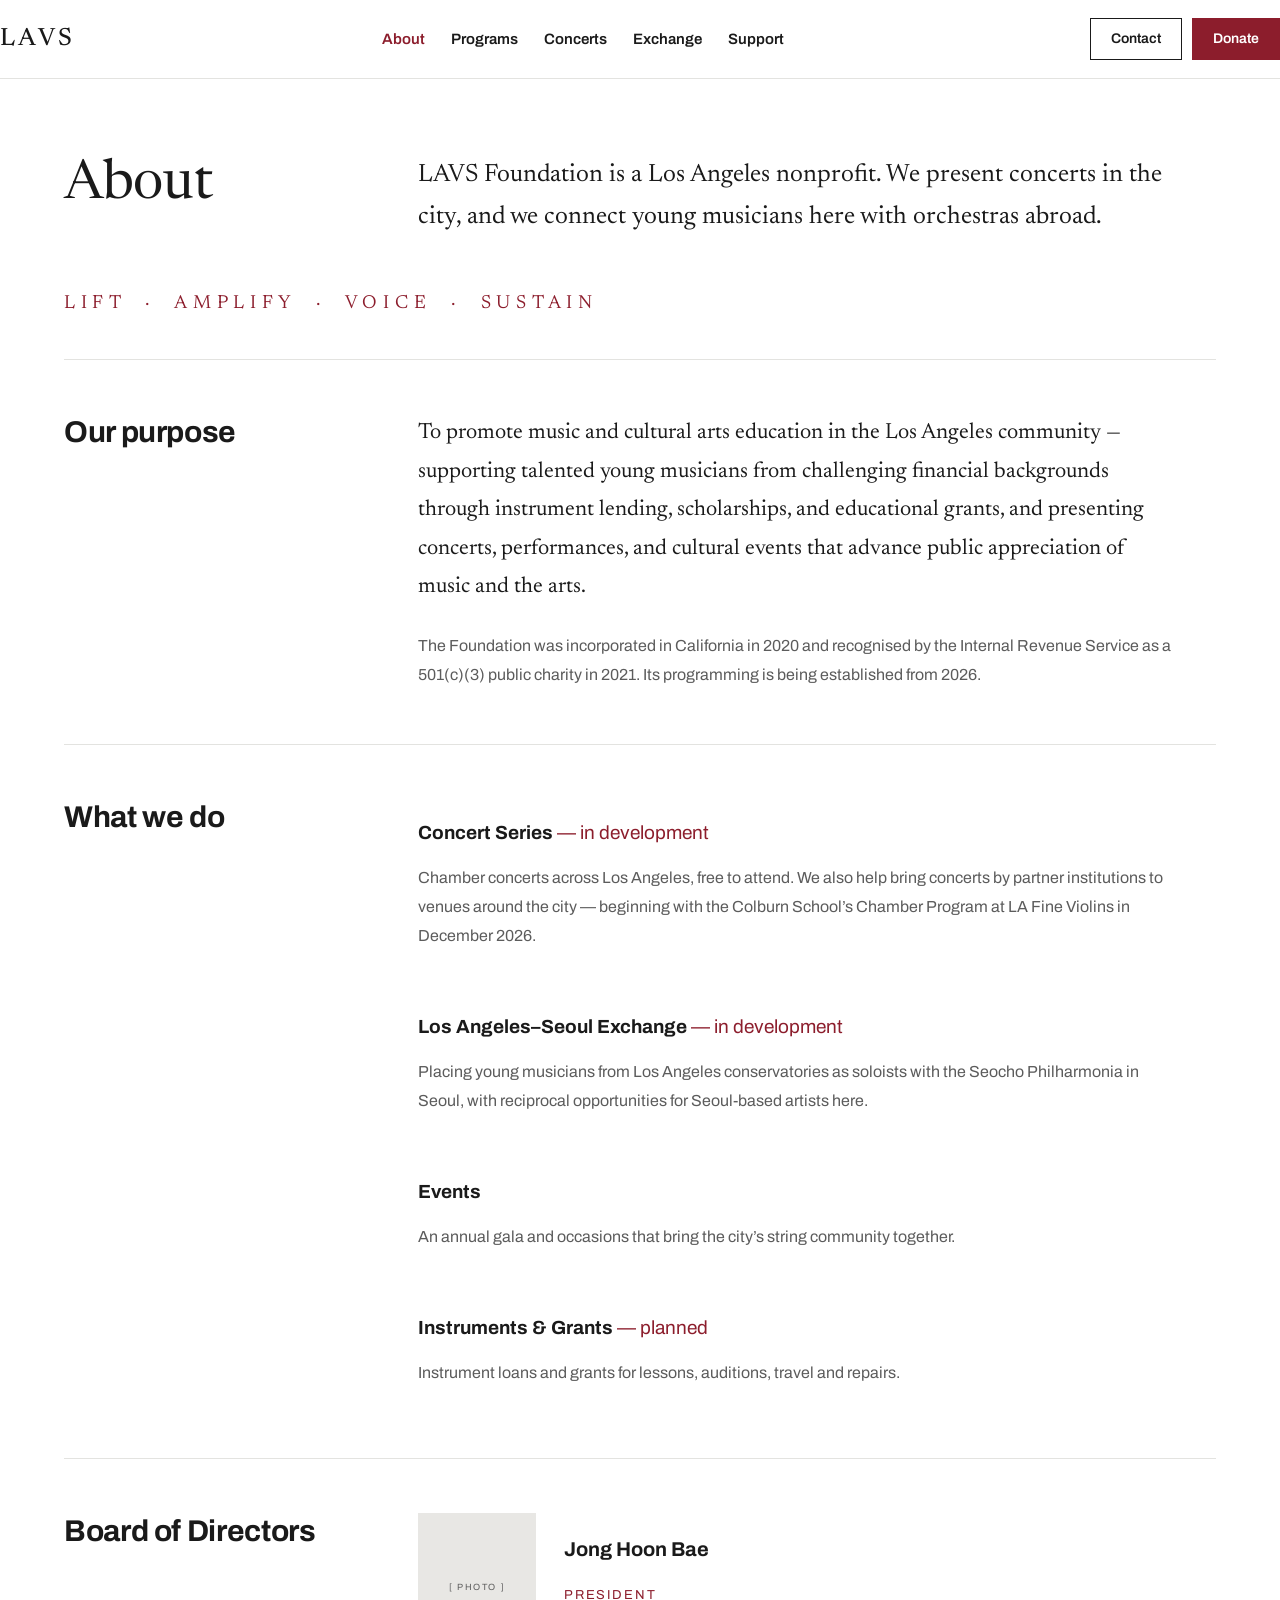
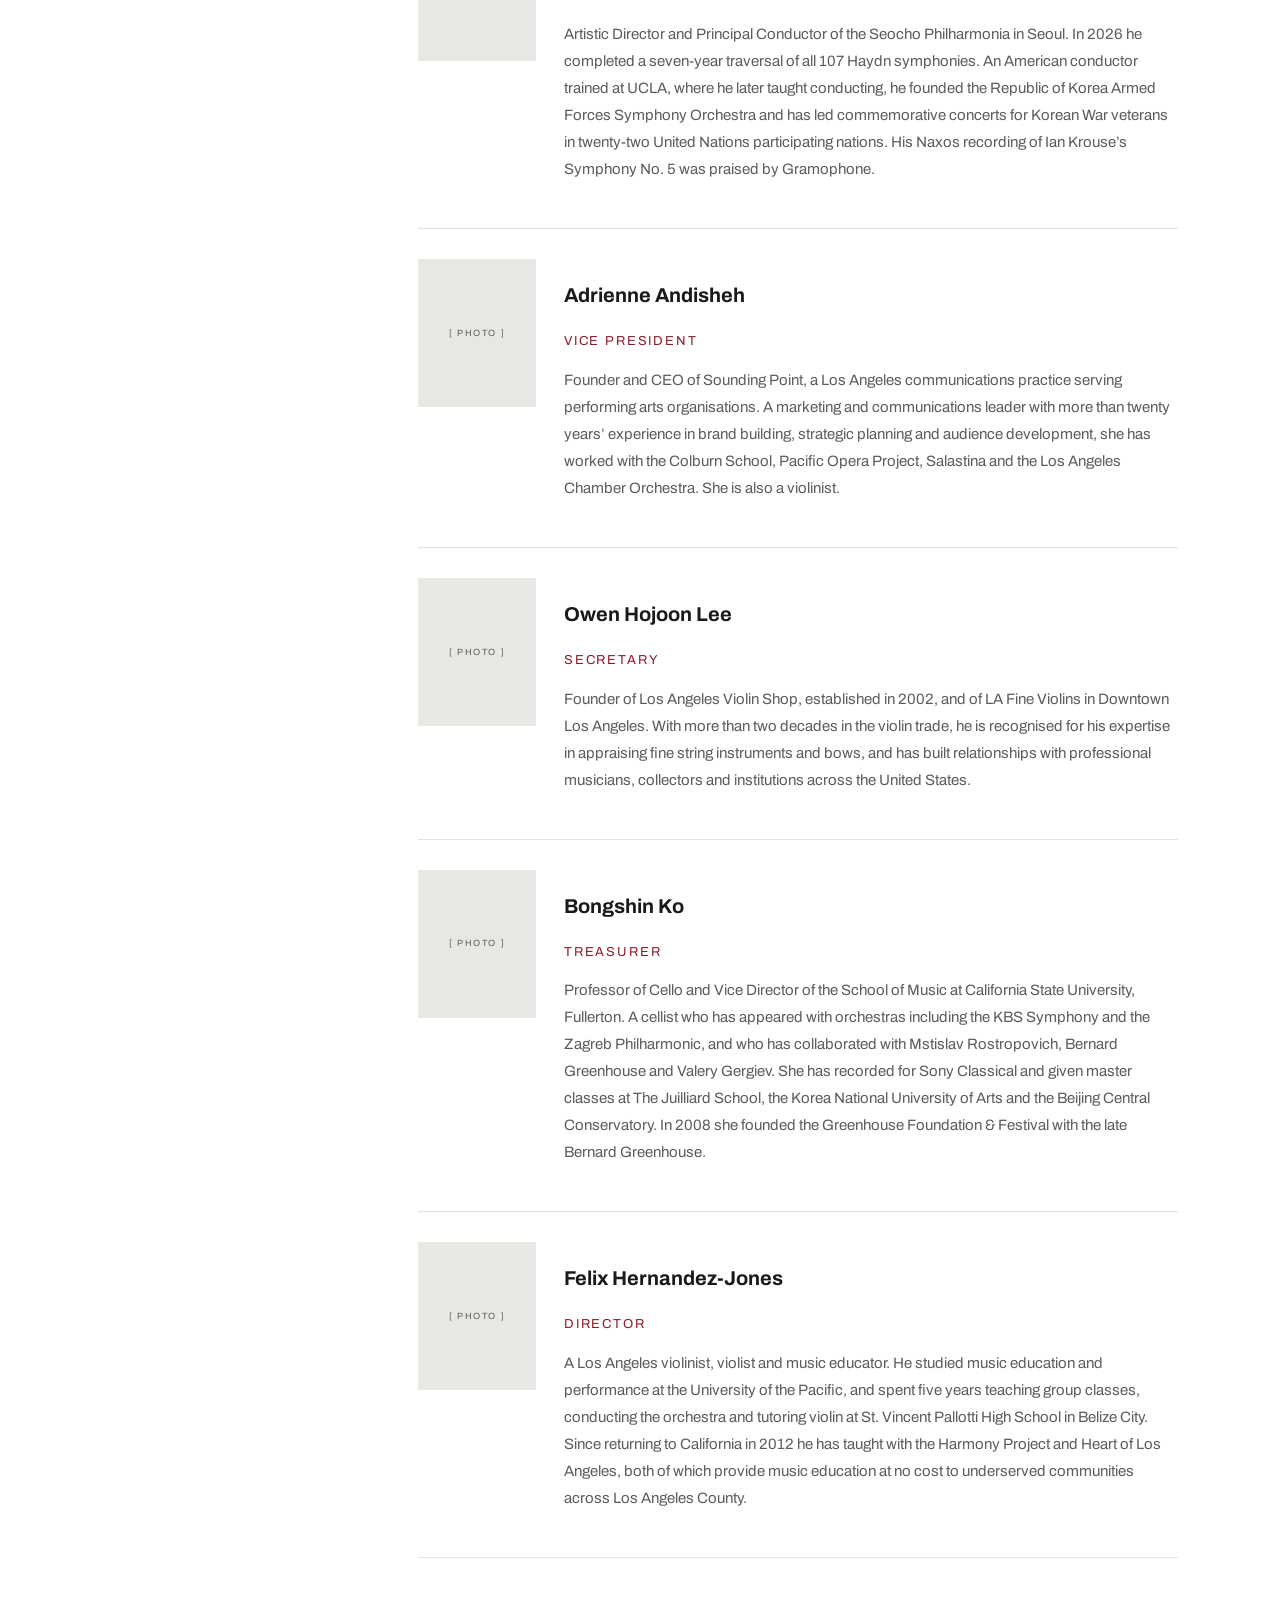
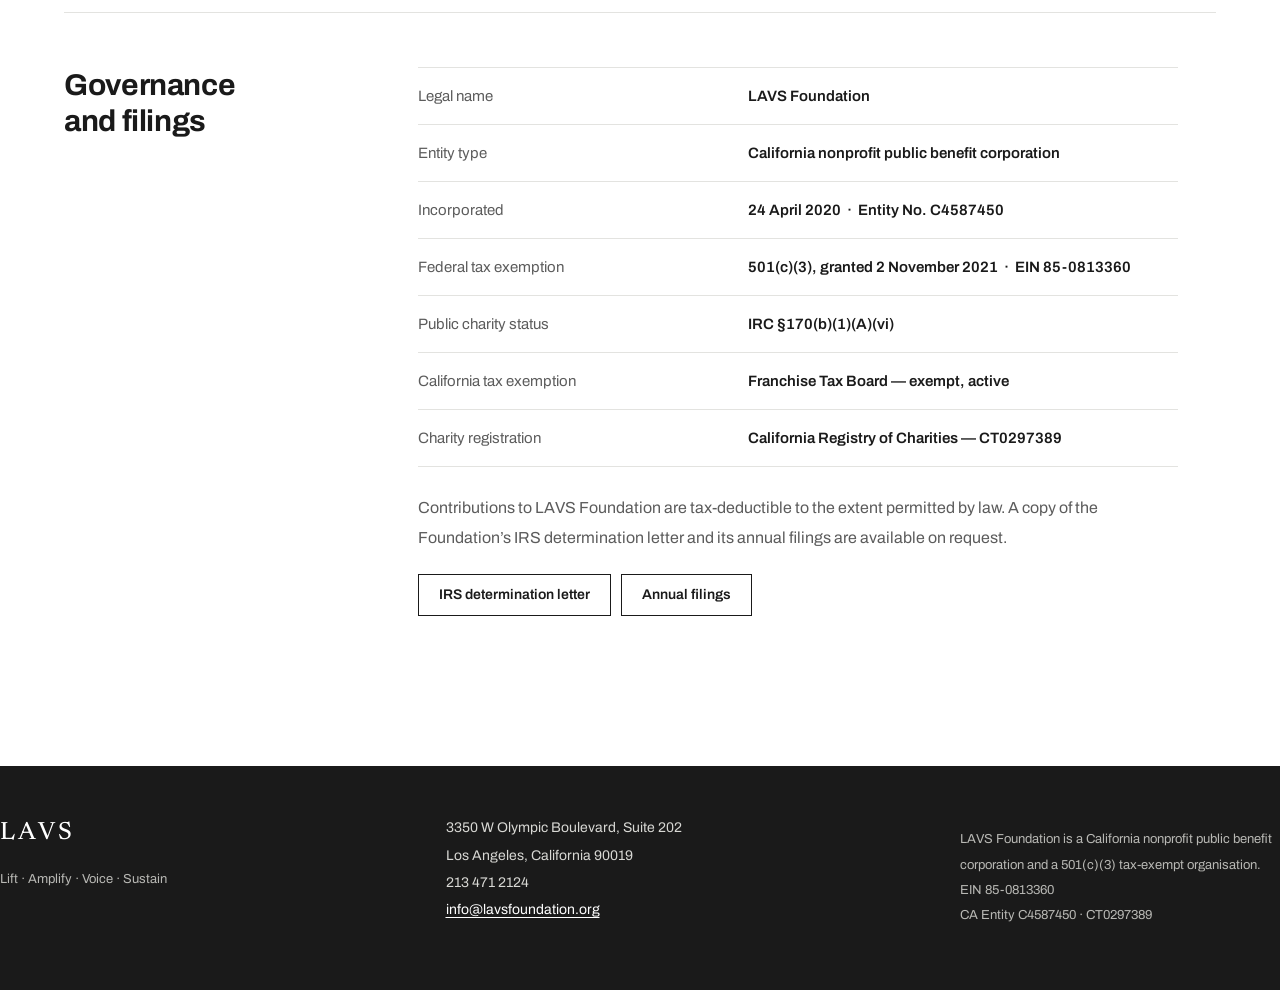
==== about.html @ 9cee3383 "Connect the PayPal donation page and add a thank-you page Every Donate button now opens the Foundati" ====
<!doctype html>
<html lang="en">
<head>
<meta charset="utf-8">
<meta name="viewport" content="width=device-width, initial-scale=1">
<title>About — LAVS Foundation</title>
<meta name="description" content="LAVS Foundation is a Los Angeles nonprofit presenting concerts in the city and connecting young musicians here with orchestras abroad. Board, purpose, governance and filings.">
<meta property="og:title" content="About — LAVS Foundation">
<meta property="og:type" content="website">
<link rel="preconnect" href="https://fonts.gstatic.com" crossorigin>
<link rel="stylesheet" href="https://fonts.googleapis.com/css2?family=Newsreader:opsz,wght@6..72,300;6..72,400;6..72,500&family=Archivo:wght@400;500;600;700&display=swap">
<link rel="stylesheet" href="styles.css">
</head>
<body>

<a class="skip" href="#main">Skip to content</a>

<header class="masthead">
  <div class="wrap masthead__inner">
    <a class="wordmark" href="index.html">LAVS</a>

    <nav class="nav" id="nav" aria-label="Main">
      <a href="about.html" aria-current="page">About</a>
      <a href="index.html#programs">Programs</a>
      <a href="index.html#upcoming">Concerts</a>
      <a href="index.html#programs">Exchange</a>
      <a href="support.html">Support</a>
    </nav>

    <div class="masthead__actions">
      <a class="btn btn--ghost-desktop" href="#contact">Contact</a>
      <a class="btn btn--solid" href="https://www.paypal.com/donate/?hosted_button_id=WNF7NLER56RG4" target="_blank" rel="noopener">Donate</a>
      <button class="navtoggle" id="navtoggle" aria-expanded="false" aria-controls="nav">
        <span class="navtoggle__bars" aria-hidden="true"></span>Menu
      </button>
    </div>
  </div>
  <div class="wrap" id="navmobile"></div>
</header>

<main id="main">
  <div class="wrap">

    <div class="pagehead">
      <h1>About</h1>
      <p>LAVS Foundation is a Los Angeles nonprofit. We present concerts in the city, and we connect young musicians here with orchestras abroad.</p>
    </div>

    <p class="motto">Lift &nbsp;&middot;&nbsp; Amplify &nbsp;&middot;&nbsp; Voice &nbsp;&middot;&nbsp; Sustain</p>

    <section class="split" style="margin-top:40px">
      <h2>Our purpose</h2>
      <div class="split__body">
        <p class="lead">To promote music and cultural arts education in the Los Angeles community &mdash; supporting talented young musicians from challenging financial backgrounds through instrument lending, scholarships, and educational grants, and presenting concerts, performances, and cultural events that advance public appreciation of music and the arts.</p>
        <p class="note">The Foundation was incorporated in California in 2020 and recognised by the Internal Revenue Service as a 501(c)(3) public charity in 2021. Its programming is being established from 2026.</p>
      </div>
    </section>

    <section class="split">
      <h2>What we do</h2>
      <div class="split__body stack">
        <div>
          <h3 class="stack__t">Concert Series <em>&mdash; in development</em></h3>
          <p class="stack__d">Chamber concerts across Los Angeles, free to attend. We also help bring concerts by partner institutions to venues around the city &mdash; beginning with the Colburn School&rsquo;s Chamber Program at LA Fine Violins in December 2026.</p>
        </div>
        <div>
          <h3 class="stack__t">Los Angeles&ndash;Seoul Exchange <em>&mdash; in development</em></h3>
          <p class="stack__d">Placing young musicians from Los Angeles conservatories as soloists with the Seocho Philharmonia in Seoul, with reciprocal opportunities for Seoul-based artists here.</p>
        </div>
        <div>
          <h3 class="stack__t">Events</h3>
          <p class="stack__d">An annual gala and occasions that bring the city&rsquo;s string community together.</p>
        </div>
        <div>
          <h3 class="stack__t">Instruments &amp; Grants <em>&mdash; planned</em></h3>
          <p class="stack__d">Instrument loans and grants for lessons, auditions, travel and repairs.</p>
        </div>
      </div>
    </section>

    <section class="split">
      <h2>Board of Directors</h2>
      <div class="split__body">

        <article class="person">
          <div class="person__photo"><span>[ Photo ]</span></div>
          <div>
            <h3 class="person__name">Jong Hoon Bae</h3>
            <p class="person__role">President</p>
            <p class="person__bio">Artistic Director and Principal Conductor of the Seocho Philharmonia in Seoul. In 2026 he completed a seven-year traversal of all 107 Haydn symphonies. An American conductor trained at UCLA, where he later taught conducting, he founded the Republic of Korea Armed Forces Symphony Orchestra and has led commemorative concerts for Korean War veterans in twenty-two United Nations participating nations. His Naxos recording of Ian Krouse&rsquo;s Symphony No.&nbsp;5 was praised by Gramophone.</p>
          </div>
        </article>

        <article class="person">
          <div class="person__photo"><span>[ Photo ]</span></div>
          <div>
            <h3 class="person__name">Adrienne Andisheh</h3>
            <p class="person__role">Vice President</p>
            <p class="person__bio">Founder and CEO of Sounding Point, a Los Angeles communications practice serving performing arts organisations. A marketing and communications leader with more than twenty years&rsquo; experience in brand building, strategic planning and audience development, she has worked with the Colburn School, Pacific Opera Project, Salastina and the Los Angeles Chamber Orchestra. She is also a violinist.</p>
          </div>
        </article>

        <article class="person">
          <div class="person__photo"><span>[ Photo ]</span></div>
          <div>
            <h3 class="person__name">Owen Hojoon Lee</h3>
            <p class="person__role">Secretary</p>
            <p class="person__bio">Founder of Los Angeles Violin Shop, established in 2002, and of LA Fine Violins in Downtown Los Angeles. With more than two decades in the violin trade, he is recognised for his expertise in appraising fine string instruments and bows, and has built relationships with professional musicians, collectors and institutions across the United States.</p>
          </div>
        </article>

        <article class="person">
          <div class="person__photo"><span>[ Photo ]</span></div>
          <div>
            <h3 class="person__name">Bongshin Ko</h3>
            <p class="person__role">Treasurer</p>
            <p class="person__bio">Professor of Cello and Vice Director of the School of Music at California State University, Fullerton. A cellist who has appeared with orchestras including the KBS Symphony and the Zagreb Philharmonic, and who has collaborated with Mstislav Rostropovich, Bernard Greenhouse and Valery Gergiev. She has recorded for Sony Classical and given master classes at The Juilliard School, the Korea National University of Arts and the Beijing Central Conservatory. In 2008 she founded the Greenhouse Foundation &amp; Festival with the late Bernard Greenhouse.</p>
          </div>
        </article>

        <article class="person">
          <div class="person__photo"><span>[ Photo ]</span></div>
          <div>
            <h3 class="person__name">Felix Hernandez-Jones</h3>
            <p class="person__role">Director</p>
            <p class="person__bio">A Los Angeles violinist, violist and music educator. He studied music education and performance at the University of the Pacific, and spent five years teaching group classes, conducting the orchestra and tutoring violin at St. Vincent Pallotti High School in Belize City. Since returning to California in 2012 he has taught with the Harmony Project and Heart of Los Angeles, both of which provide music education at no cost to underserved communities across Los Angeles County.</p>
          </div>
        </article>

      </div>
    </section>

    <section class="split">
      <h2>Governance<br>and filings</h2>
      <div class="split__body">
        <div class="rows">
          <div class="row"><div class="row__k">Legal name</div><div class="row__v">LAVS Foundation</div></div>
          <div class="row"><div class="row__k">Entity type</div><div class="row__v">California nonprofit public benefit corporation</div></div>
          <div class="row"><div class="row__k">Incorporated</div><div class="row__v">24 April 2020 &nbsp;&middot;&nbsp; Entity No. C4587450</div></div>
          <div class="row"><div class="row__k">Federal tax exemption</div><div class="row__v">501(c)(3), granted 2 November 2021 &nbsp;&middot;&nbsp; EIN 85-0813360</div></div>
          <div class="row"><div class="row__k">Public charity status</div><div class="row__v">IRC &sect;170(b)(1)(A)(vi)</div></div>
          <div class="row"><div class="row__k">California tax exemption</div><div class="row__v">Franchise Tax Board &mdash; exempt, active</div></div>
          <div class="row"><div class="row__k">Charity registration</div><div class="row__v">California Registry of Charities &mdash; CT0297389</div></div>
        </div>
        <p class="note" style="margin-top:26px">Contributions to LAVS Foundation are tax-deductible to the extent permitted by law. A copy of the Foundation&rsquo;s IRS determination letter and its annual filings are available on request.</p>
        <div class="filebtns">
          <a class="btn" href="mailto:info@lavsfoundation.org?subject=IRS%20determination%20letter">IRS determination letter</a>
          <a class="btn" href="mailto:info@lavsfoundation.org?subject=Annual%20filings">Annual filings</a>
        </div>
      </div>
    </section>

  </div>
</main>

<footer class="foot" id="contact">
  <div class="wrap foot__inner">
    <div>
      <div class="foot__mark">LAVS</div>
      <p class="foot__motto">Lift &middot; Amplify &middot; Voice &middot; Sustain</p>
    </div>
    <address class="foot__contact" style="font-style:normal">
      3350 W Olympic Boulevard, Suite 202<br>
      Los Angeles, California 90019<br>
      213&thinsp;471&thinsp;2124<br>
      <a href="mailto:info@lavsfoundation.org">info@lavsfoundation.org</a>
    </address>
    <p class="foot__legal">
      LAVS Foundation is a California nonprofit public benefit corporation and a 501(c)(3) tax-exempt organisation.<br>
      EIN 85-0813360<br>
      CA Entity C4587450 &middot; CT0297389
    </p>
  </div>
</footer>

<script>
(function () {
  var btn = document.getElementById('navtoggle');
  var nav = document.getElementById('nav');
  var slot = document.getElementById('navmobile');
  if (!btn || !nav || !slot) return;
  btn.addEventListener('click', function () {
    var open = btn.getAttribute('aria-expanded') === 'true';
    btn.setAttribute('aria-expanded', String(!open));
    if (open) {
      nav.classList.remove('nav--open');
      nav.style.display = '';
    } else {
      slot.appendChild(nav);
      nav.classList.add('nav--open');
      nav.style.display = 'flex';
    }
  });
})();
</script>

</body>
</html>
---- styles.css ----
/* LAVS Foundation — lavsfoundation.org */

:root {
  --ink:    #1A1A1A;
  --muted:  #5C5C5C;
  --faint:  #8A8A85;
  --rule:   #E3E3E0;
  --plate:  #E8E7E4;
  --accent: #8C1D2C;
  --accent-dark: #6E1623;
  --bg:     #FFFFFF;

  --serif: Newsreader, Georgia, "Times New Roman", serif;
  --sans:  Archivo, "Helvetica Neue", Helvetica, Arial, sans-serif;

  --gutter: 24px;
  --max: 1312px;
}

@media (min-width: 760px)  { :root { --gutter: 40px; } }
@media (min-width: 1100px) { :root { --gutter: 64px; } }

*, *::before, *::after { box-sizing: border-box; }

html { -webkit-text-size-adjust: 100%; scroll-behavior: smooth; }

body {
  margin: 0;
  background: var(--bg);
  color: var(--ink);
  font-family: var(--sans);
  font-size: 16px;
  line-height: 1.6;
  -webkit-font-smoothing: antialiased;
}

img { max-width: 100%; height: auto; display: block; }

a { color: var(--ink); text-decoration: none; }
a:hover { color: var(--accent); }

:focus-visible { outline: 2px solid var(--accent); outline-offset: 3px; }

.wrap { max-width: var(--max); margin: 0 auto; padding: 0 var(--gutter); }

.skip {
  position: absolute; left: -9999px; top: 0;
  background: var(--ink); color: #fff; padding: 12px 18px; z-index: 100;
}
.skip:focus { left: 0; color: #fff; }

/* ---------- header ---------- */

.masthead { border-bottom: 1px solid var(--rule); }

.masthead__inner {
  display: flex; align-items: center; justify-content: space-between;
  gap: 20px; padding: 18px 0;
}

.wordmark {
  font-family: var(--serif); font-weight: 500; font-size: 25px;
  letter-spacing: 0.13em; line-height: 1; white-space: nowrap;
}

.nav { display: flex; align-items: center; gap: 26px; }
.nav a { font-size: 15px; font-weight: 600; }
.nav a[aria-current="page"] { color: var(--accent); }

.masthead__actions { display: flex; align-items: center; gap: 10px; }

.btn {
  display: inline-block; font-family: var(--sans);
  font-size: 14px; font-weight: 600; line-height: 1;
  padding: 13px 20px; border: 1px solid var(--ink); background: none;
  cursor: pointer; white-space: nowrap;
}
.btn:hover { background: var(--ink); color: #fff; }

.btn--solid { background: var(--accent); border-color: var(--accent); color: #fff; }
.btn--solid:hover { background: var(--accent-dark); border-color: var(--accent-dark); color: #fff; }

.btn--lg { font-size: 15px; padding: 15px 26px; }

.navtoggle { display: none; }

@media (max-width: 1023px) {
  .nav, .masthead__actions .btn--ghost-desktop { display: none; }
  .navtoggle {
    display: inline-flex; align-items: center; gap: 9px;
    font-family: var(--sans); font-size: 14px; font-weight: 600;
    background: none; border: 1px solid var(--ink); padding: 12px 16px; cursor: pointer;
  }
  .navtoggle__bars { display: block; width: 16px; height: 10px; position: relative; }
  .navtoggle__bars::before,
  .navtoggle__bars::after {
    content: ""; position: absolute; left: 0; width: 16px; height: 1.5px; background: var(--ink);
  }
  .navtoggle__bars::before { top: 0; }
  .navtoggle__bars::after  { bottom: 0; }

  .nav--open {
    display: flex; flex-direction: column; align-items: flex-start; gap: 0;
    padding: 4px 0 20px;
  }
  .nav--open a {
    display: block; width: 100%; padding: 15px 0;
    border-top: 1px solid var(--rule); font-size: 17px;
  }
}

/* ---------- hero ---------- */

.hero { background: var(--plate); overflow: hidden; }
.hero img { width: 100%; height: clamp(190px, 33vw, 470px); object-fit: cover; }

.lede {
  display: flex; gap: 40px; align-items: flex-end;
  justify-content: space-between; padding-top: 44px;
}
.lede__text { max-width: 760px; }

h1 {
  margin: 0;
  font-family: var(--serif); font-weight: 400;
  font-size: clamp(32px, 5.4vw, 55px); line-height: 1.14;
  letter-spacing: -0.005em;
}

.lede__aside { flex-shrink: 0; max-width: 400px; }
.lede__aside p { margin: 0 0 20px; font-size: 17px; line-height: 1.7; color: var(--muted); }
.lede__cta { display: flex; flex-wrap: wrap; gap: 10px; }

@media (max-width: 1023px) {
  .lede { flex-direction: column; align-items: stretch; gap: 26px; padding-top: 36px; }
  .lede__aside { max-width: none; }
}

.motto {
  font-family: var(--serif); font-size: clamp(14px, 2.2vw, 19px);
  letter-spacing: 0.3em; text-transform: uppercase; color: var(--accent);
  padding-top: 32px;
}

/* ---------- utility strip ---------- */

.facts {
  display: grid; gap: 28px 36px;
  grid-template-columns: repeat(4, minmax(0, 1fr));
  margin-top: 34px; padding-top: 28px; border-top: 1px solid var(--rule);
}
@media (max-width: 1023px) { .facts { grid-template-columns: repeat(2, minmax(0, 1fr)); } }
@media (max-width: 599px)  { .facts { grid-template-columns: 1fr; gap: 22px; } }

.fact { display: flex; gap: 12px; }
.fact svg { flex-shrink: 0; margin-top: 2px; }
.fact__t { font-size: 15px; font-weight: 700; margin-bottom: 5px; }
.fact__d { font-size: 14px; line-height: 1.55; color: var(--muted); }

/* ---------- sections ---------- */

.section { padding-top: clamp(56px, 7vw, 76px); }

.section__head {
  display: flex; justify-content: space-between; align-items: baseline;
  gap: 20px; margin-bottom: 24px;
}

h2 {
  margin: 0;
  font-size: clamp(24px, 3.6vw, 30px); font-weight: 700;
  letter-spacing: -0.012em; line-height: 1.2;
}

.more { font-size: 15px; font-weight: 600; white-space: nowrap; }

/* ---------- programme cards ---------- */

.cards {
  display: grid; gap: 30px 22px;
  grid-template-columns: repeat(4, minmax(0, 1fr));
}
@media (max-width: 1023px) { .cards { grid-template-columns: repeat(2, minmax(0, 1fr)); } }
@media (max-width: 599px)  { .cards { grid-template-columns: 1fr; } }

.card__plate {
  aspect-ratio: 4 / 3; background: var(--plate);
  display: flex; align-items: center; justify-content: center;
  margin-bottom: 14px;
}
.card__plate span {
  font-size: 11px; letter-spacing: 0.2em; text-transform: uppercase; color: var(--muted);
}
.card__t { font-size: 18px; font-weight: 700; margin-bottom: 6px; }
.card__t em { font-style: normal; font-weight: 400; color: var(--accent); }
.card__d { font-size: 14px; line-height: 1.6; color: var(--muted); }

/* ---------- purpose ---------- */

.purpose {
  display: flex; gap: clamp(28px, 5vw, 72px);
  margin-top: clamp(60px, 8vw, 82px);
  padding: clamp(38px, 5vw, 54px) 0;
  border-top: 1px solid var(--rule); border-bottom: 1px solid var(--rule);
}
.purpose h2 { width: 290px; flex-shrink: 0; }
.purpose p {
  margin: 0; max-width: 820px;
  font-family: var(--serif); font-size: clamp(19px, 2.6vw, 25px); line-height: 1.66;
}
@media (max-width: 899px) {
  .purpose { flex-direction: column; gap: 20px; }
  .purpose h2 { width: auto; }
}

/* ---------- events ---------- */

.events { display: flex; flex-direction: column; }

.event {
  display: flex; gap: 38px; align-items: baseline;
  padding: 24px 0; border-top: 1px solid var(--rule);
}
.event:last-child { border-bottom: 1px solid var(--rule); }
.event__when { width: 200px; flex-shrink: 0; }
.event__date {
  font-size: 14px; font-weight: 700; letter-spacing: 0.1em;
  text-transform: uppercase; color: var(--accent);
}
.event__time { font-size: 13px; color: var(--muted); margin-top: 3px; }
.event__t { font-size: clamp(18px, 2.4vw, 20px); font-weight: 700; margin-bottom: 5px; }
.event__d { font-size: 14px; line-height: 1.6; color: var(--muted); }

@media (max-width: 759px) {
  .event { flex-direction: column; gap: 10px; }
  .event__when { width: auto; }
  .event__time { display: inline; margin-left: 10px; }
}

/* ---------- about page ---------- */

.pagehead { display: flex; gap: clamp(28px, 5vw, 72px); padding-top: clamp(48px, 6vw, 76px); }
.pagehead h1 { width: 290px; flex-shrink: 0; }
.pagehead p {
  margin: 0; max-width: 760px;
  font-family: var(--serif); font-size: clamp(19px, 2.6vw, 25px); line-height: 1.66;
}
@media (max-width: 899px) {
  .pagehead { flex-direction: column; gap: 18px; }
  .pagehead h1 { width: auto; }
}

.split {
  display: flex; gap: clamp(28px, 5vw, 72px);
  padding: clamp(38px, 5vw, 54px) 0; border-top: 1px solid var(--rule);
}
.split > h2 { width: 290px; flex-shrink: 0; }
.split__body { max-width: 760px; width: 100%; }
@media (max-width: 899px) {
  .split { flex-direction: column; gap: 22px; }
  .split > h2 { width: auto; }
}

.lead { margin: 0 0 24px; font-family: var(--serif); font-size: clamp(18px, 2.3vw, 22px); line-height: 1.75; }
.note { margin: 0; font-size: 16px; line-height: 1.85; color: var(--muted); }

.stack { display: flex; flex-direction: column; gap: 26px; }
.stack__t { font-size: 19px; font-weight: 700; margin-bottom: 7px; }
.stack__t em { font-style: normal; font-weight: 400; color: var(--accent); }
.stack__d { font-size: 16px; line-height: 1.8; color: var(--muted); }

/* board */

.person {
  display: flex; gap: 28px; padding: 30px 0; border-top: 1px solid var(--rule);
}
.person:first-child { border-top: 0; padding-top: 0; }
.person:last-child { border-bottom: 1px solid var(--rule); }
.person__photo {
  width: 118px; height: 148px; flex-shrink: 0; background: var(--plate);
  display: flex; align-items: center; justify-content: center;
}
.person__photo span {
  font-size: 9px; letter-spacing: 0.18em; text-transform: uppercase; color: var(--muted);
}
.person__name { font-size: 20px; font-weight: 700; }
.person__role {
  font-size: 13px; letter-spacing: 0.14em; text-transform: uppercase;
  color: var(--accent); margin: 5px 0 11px;
}
.person__bio { font-size: 15px; line-height: 1.8; color: var(--muted); }

@media (max-width: 599px) {
  .person { gap: 18px; }
  .person__photo { width: 84px; height: 106px; }
}

/* filings table */

.rows { display: flex; flex-direction: column; }
.row {
  display: flex; gap: 30px; padding: 16px 0; border-top: 1px solid var(--rule);
}
.row:last-child { border-bottom: 1px solid var(--rule); }
.row__k { width: 300px; flex-shrink: 0; font-size: 15px; color: var(--muted); }
.row__v { font-size: 15px; font-weight: 600; }
@media (max-width: 759px) {
  .row { flex-direction: column; gap: 4px; }
  .row__k { width: auto; }
}

.filebtns { margin-top: 22px; display: flex; flex-wrap: wrap; gap: 10px; }

/* ---------- footer ---------- */

.foot {
  margin-top: clamp(64px, 9vw, 96px);
  background: var(--ink); color: #fff;
}
.foot__inner {
  display: flex; justify-content: space-between; gap: 40px;
  padding: 48px 0;
}
.foot a { color: #fff; text-decoration: underline; text-underline-offset: 3px; }
.foot a:hover { color: #fff; opacity: 0.75; }

.foot__mark {
  font-family: var(--serif); font-size: 25px; font-weight: 500;
  letter-spacing: 0.13em; margin-bottom: 14px;
}
.foot__motto { font-size: 13px; line-height: 1.8; color: #B8B8B4; }
.foot__contact { font-size: 14px; line-height: 1.95; color: #D8D8D4; }
.foot__legal { font-size: 13px; line-height: 1.95; color: #B8B8B4; max-width: 320px; }

@media (max-width: 899px) {
  .foot__inner { flex-direction: column; gap: 30px; }
  .foot__legal { max-width: none; }
}
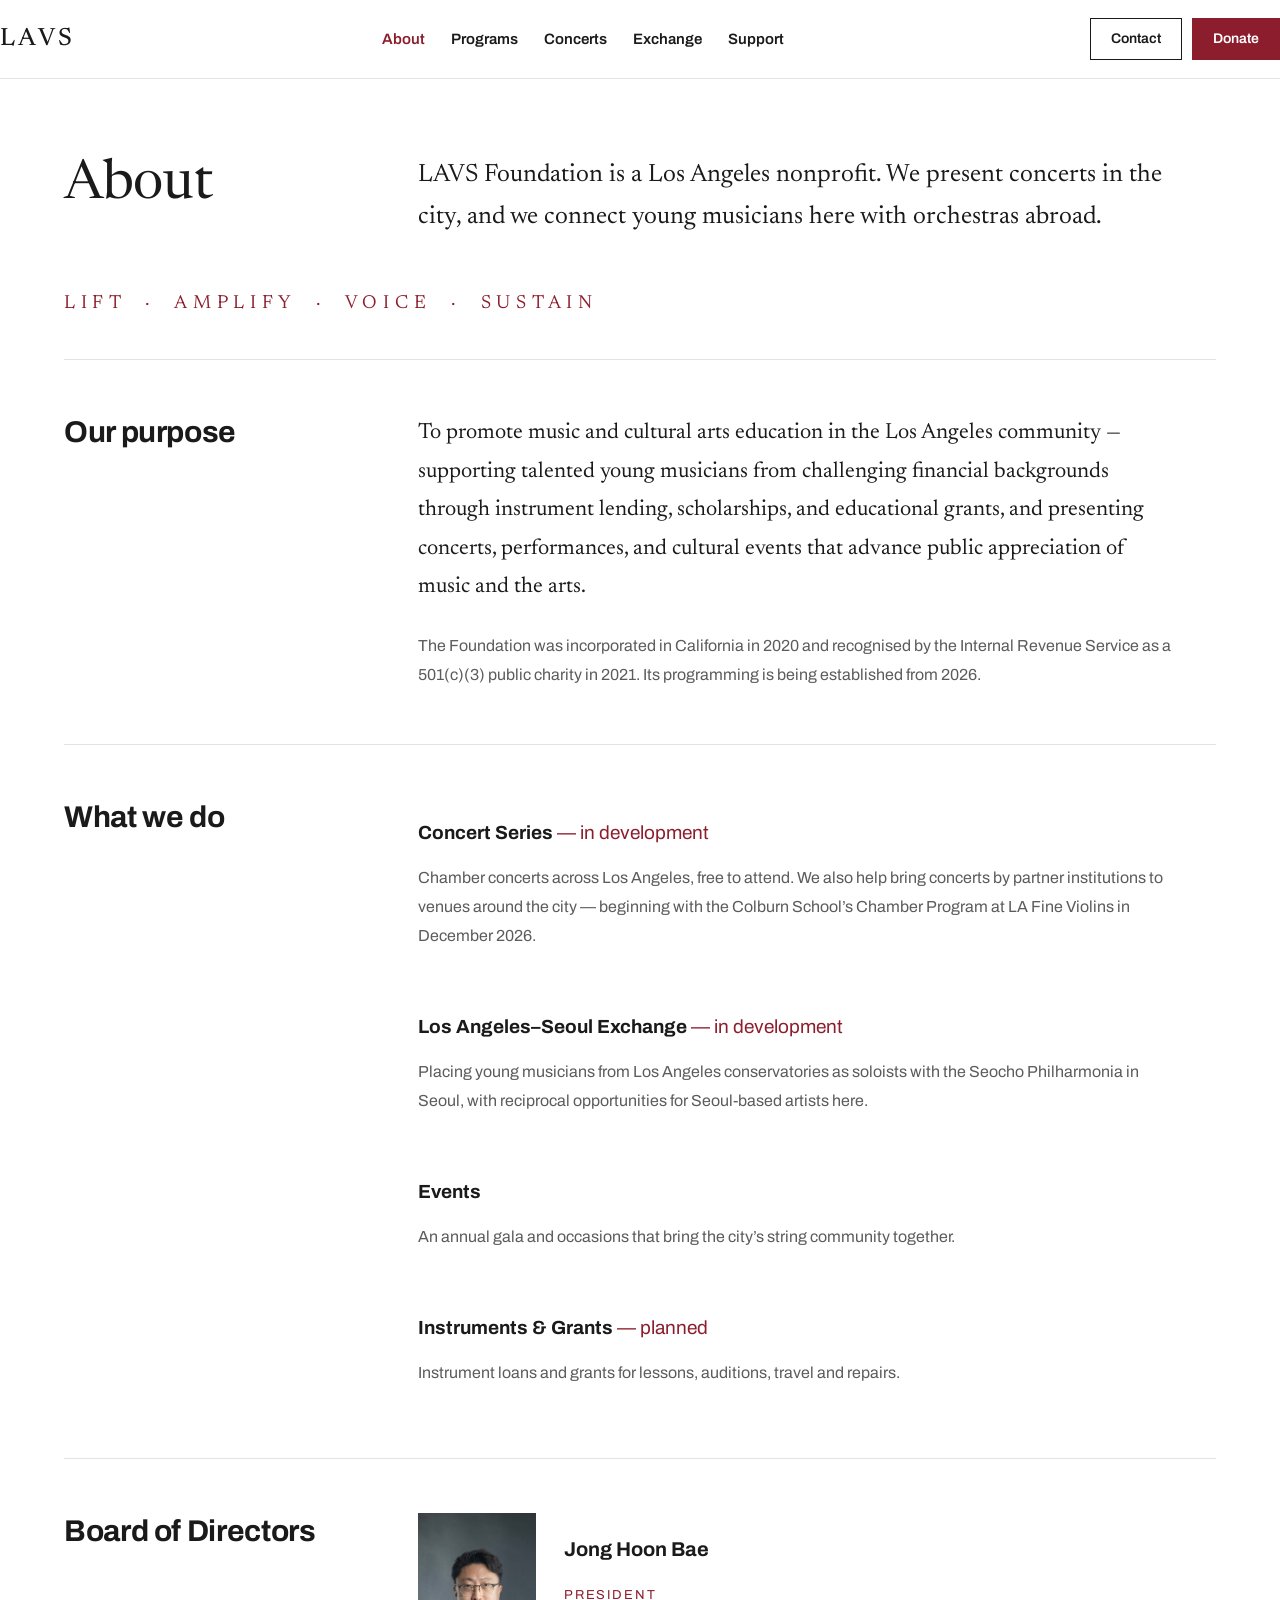
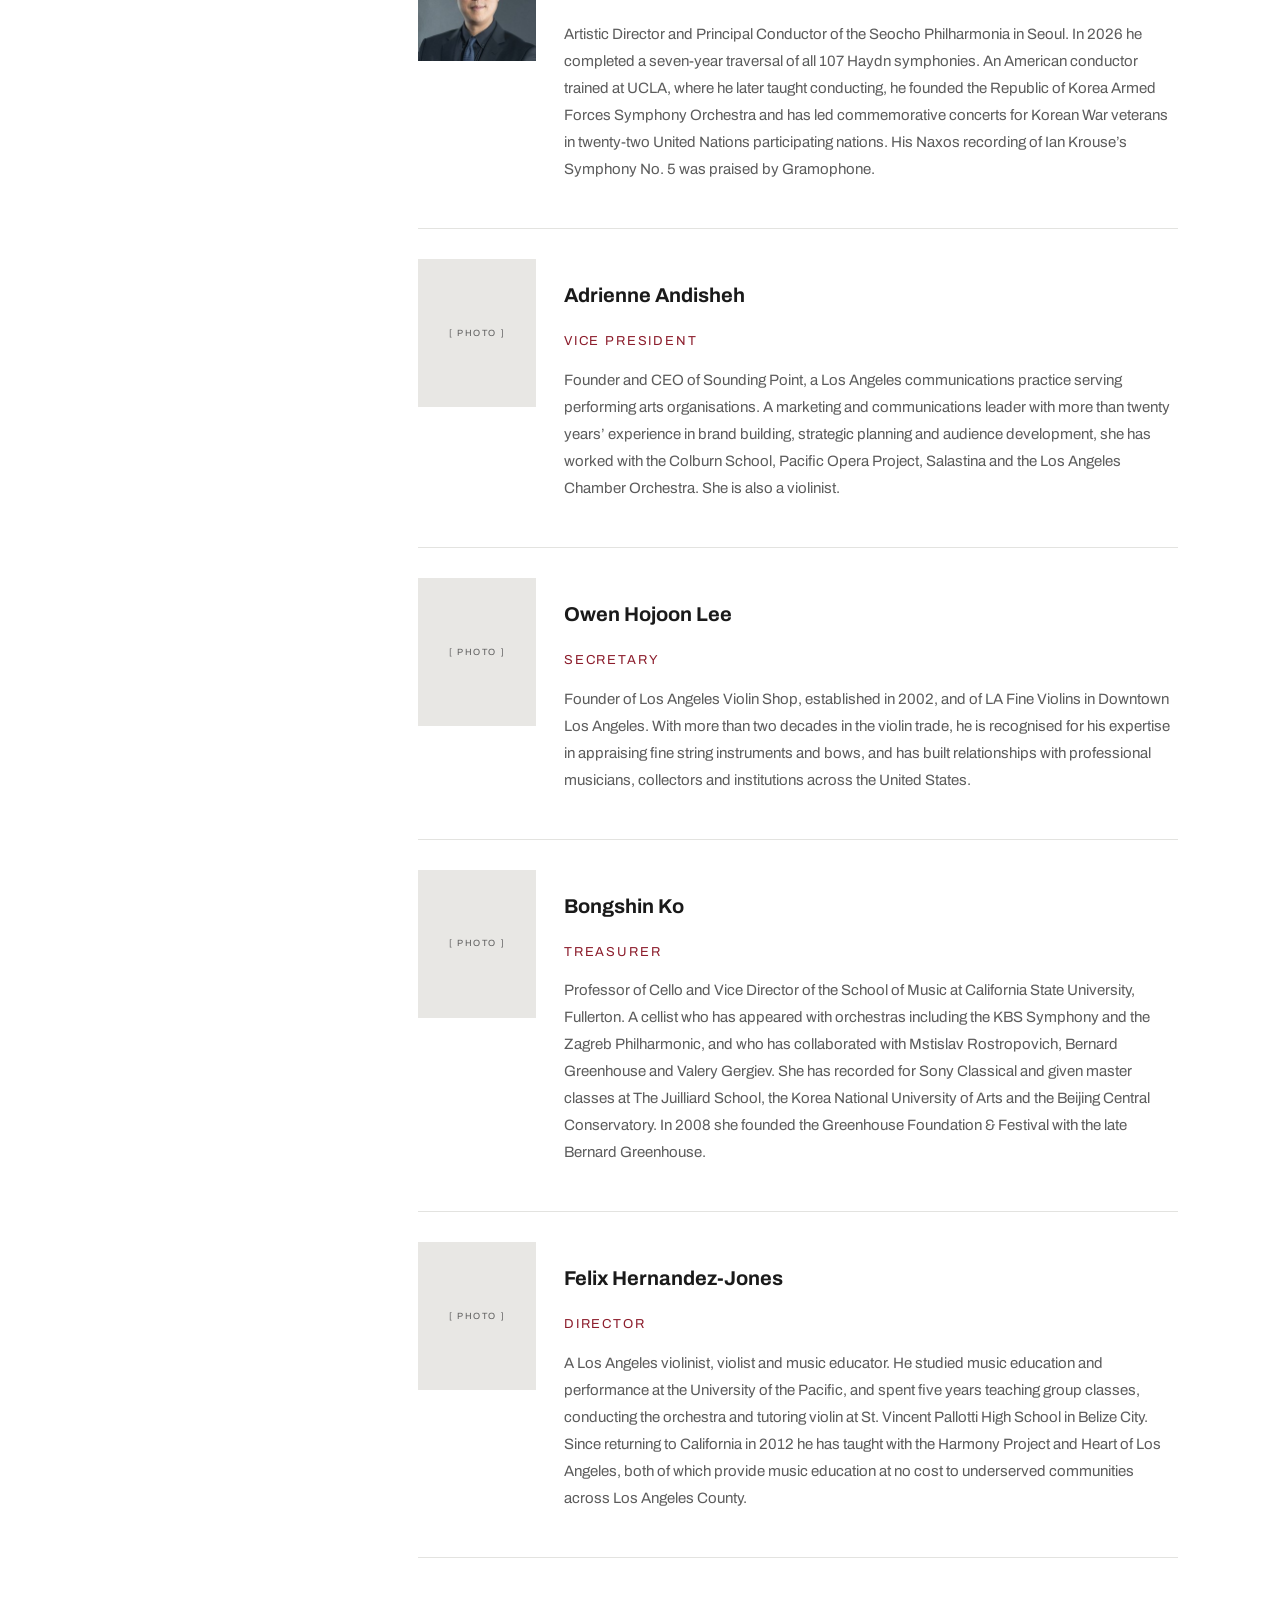
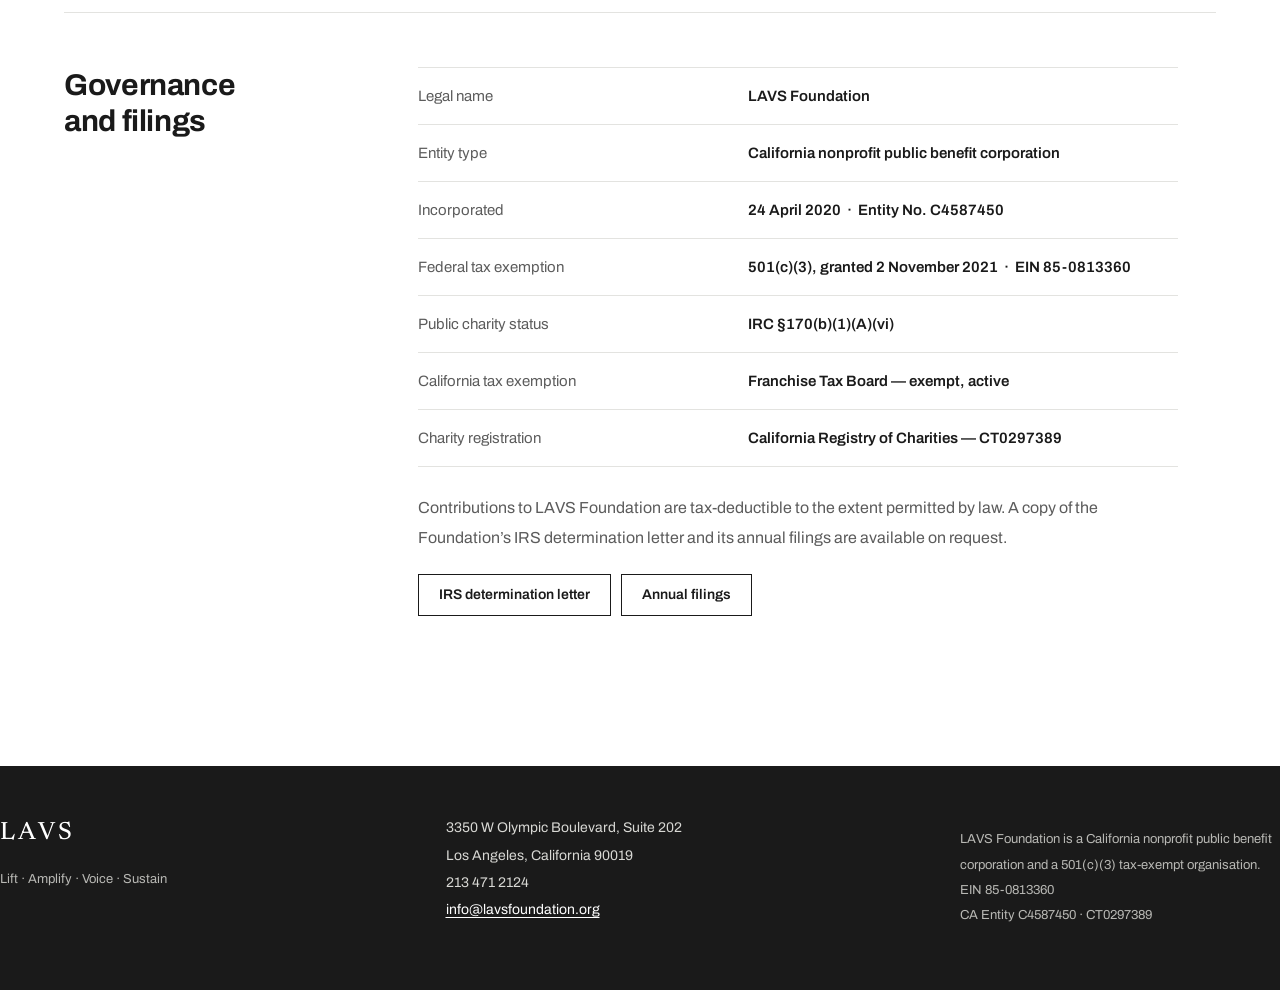
==== commit 1d7b99ea: "Add Jong Hoon Bae board portrait Co-Authored-By: Claude Opus 5 <noreply@anthropic.com> Claude-Sessio" ====
--- a/about.html
+++ b/about.html
@@ -83,7 +83,10 @@
       <div class="split__body">
 
         <article class="person">
-          <div class="person__photo"><span>[ Photo ]</span></div>
+          <div class="person__photo"><img src="images/board-bae-240.jpg"
+               srcset="images/board-bae-240.jpg 240w, images/board-bae-480.jpg 480w"
+               sizes="118px" width="240" height="300" loading="lazy"
+               alt="Jong Hoon Bae"></div>
           <div>
             <h3 class="person__name">Jong Hoon Bae</h3>
             <p class="person__role">President</p>
--- a/styles.css
+++ b/styles.css
@@ -188,6 +188,8 @@
   display: flex; align-items: center; justify-content: center;
   margin-bottom: 14px;
 }
+.card__plate { overflow: hidden; }
+.card__plate img { width: 100%; height: 100%; object-fit: cover; display: block; }
 .card__plate span {
   font-size: 11px; letter-spacing: 0.2em; text-transform: uppercase; color: var(--muted);
 }
@@ -278,8 +280,9 @@
 .person:last-child { border-bottom: 1px solid var(--rule); }
 .person__photo {
   width: 118px; height: 148px; flex-shrink: 0; background: var(--plate);
-  display: flex; align-items: center; justify-content: center;
-}
+  display: flex; align-items: center; justify-content: center; overflow: hidden;
+}
+.person__photo img { width: 100%; height: 100%; object-fit: cover; display: block; }
 .person__photo span {
   font-size: 9px; letter-spacing: 0.18em; text-transform: uppercase; color: var(--muted);
 }
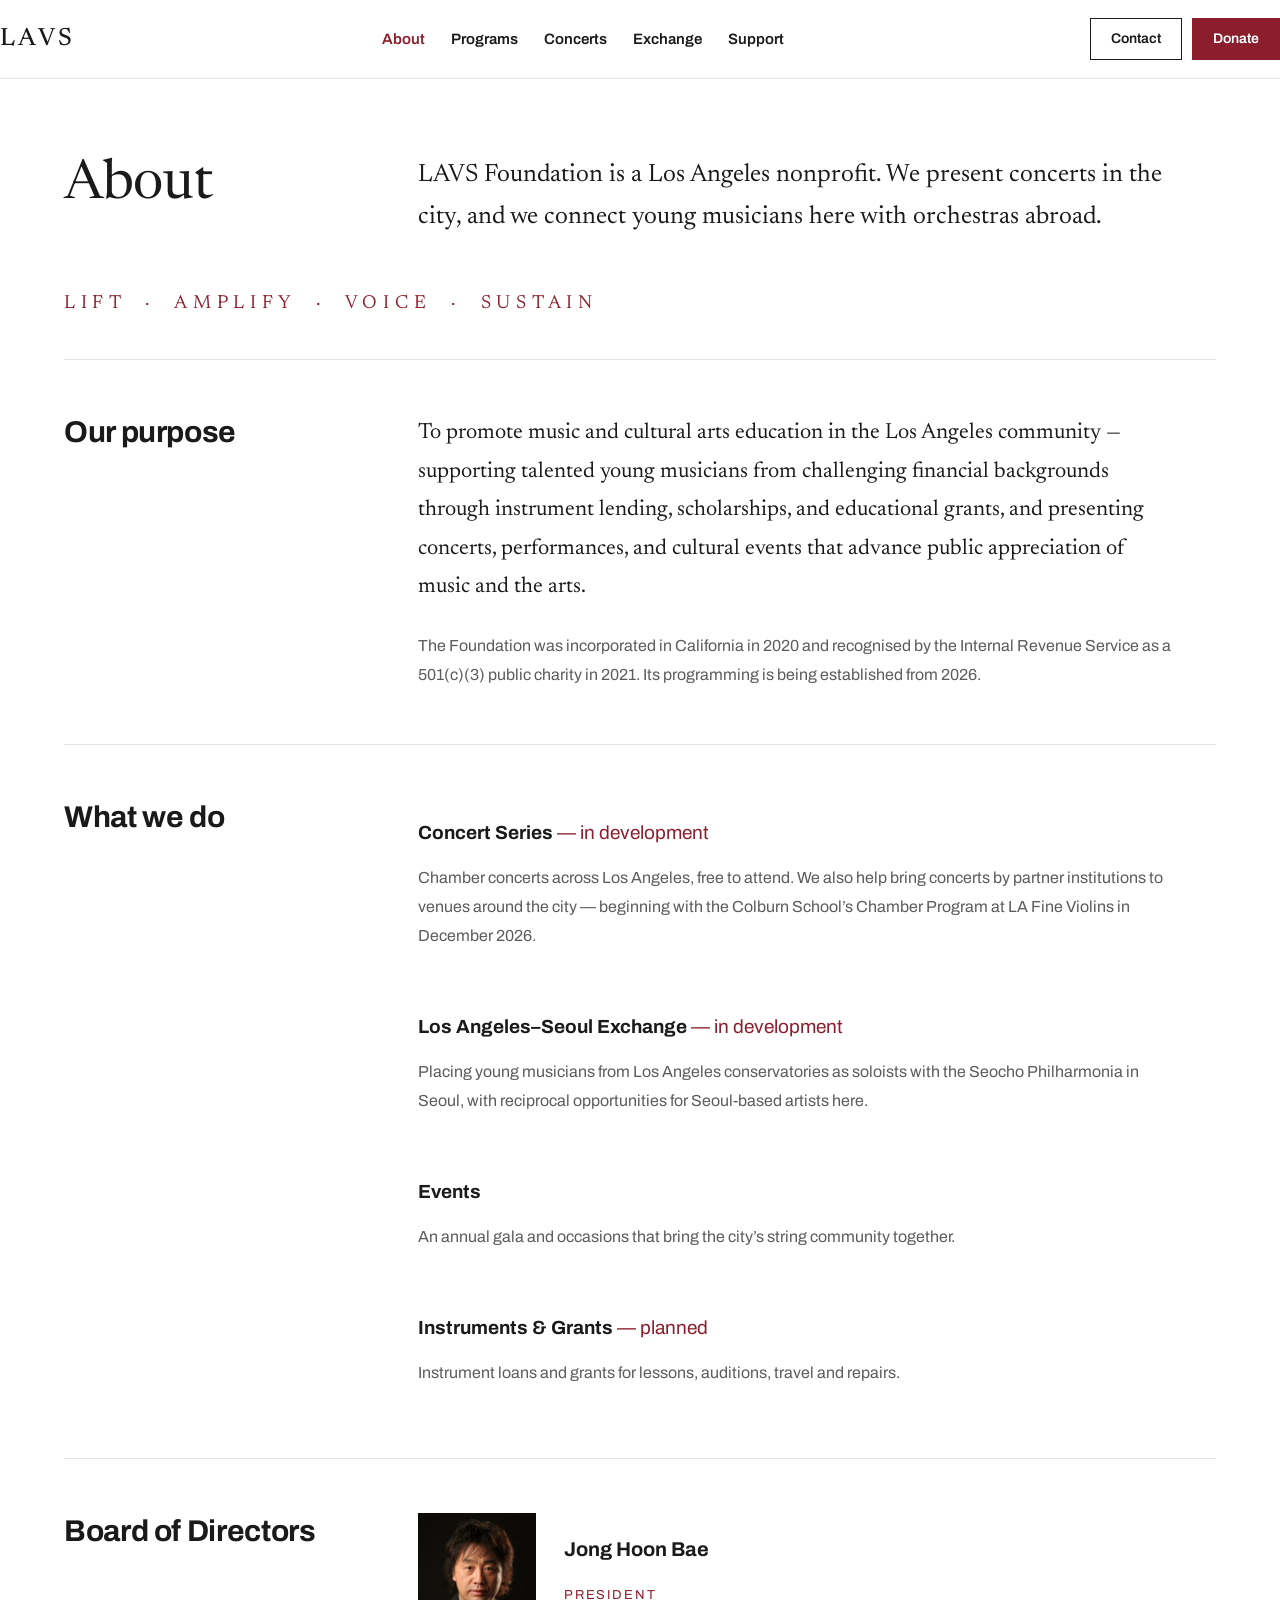
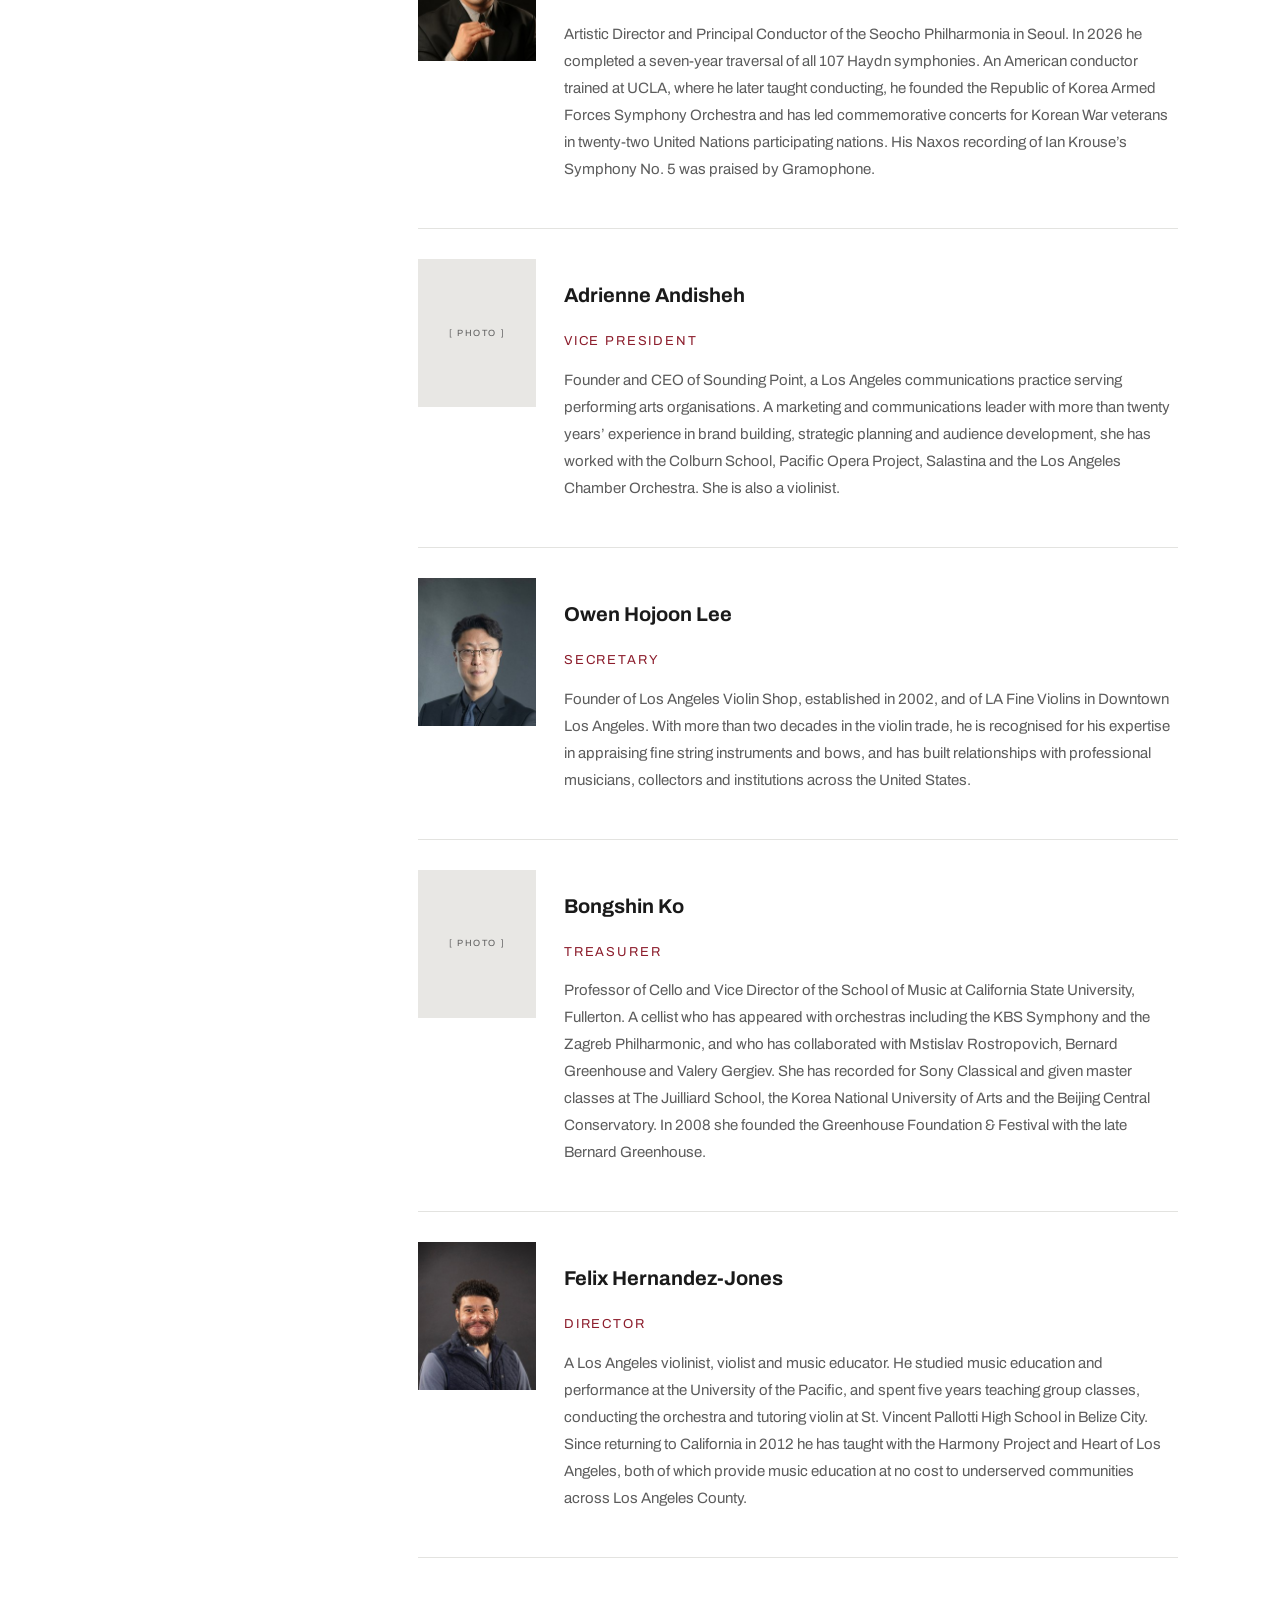
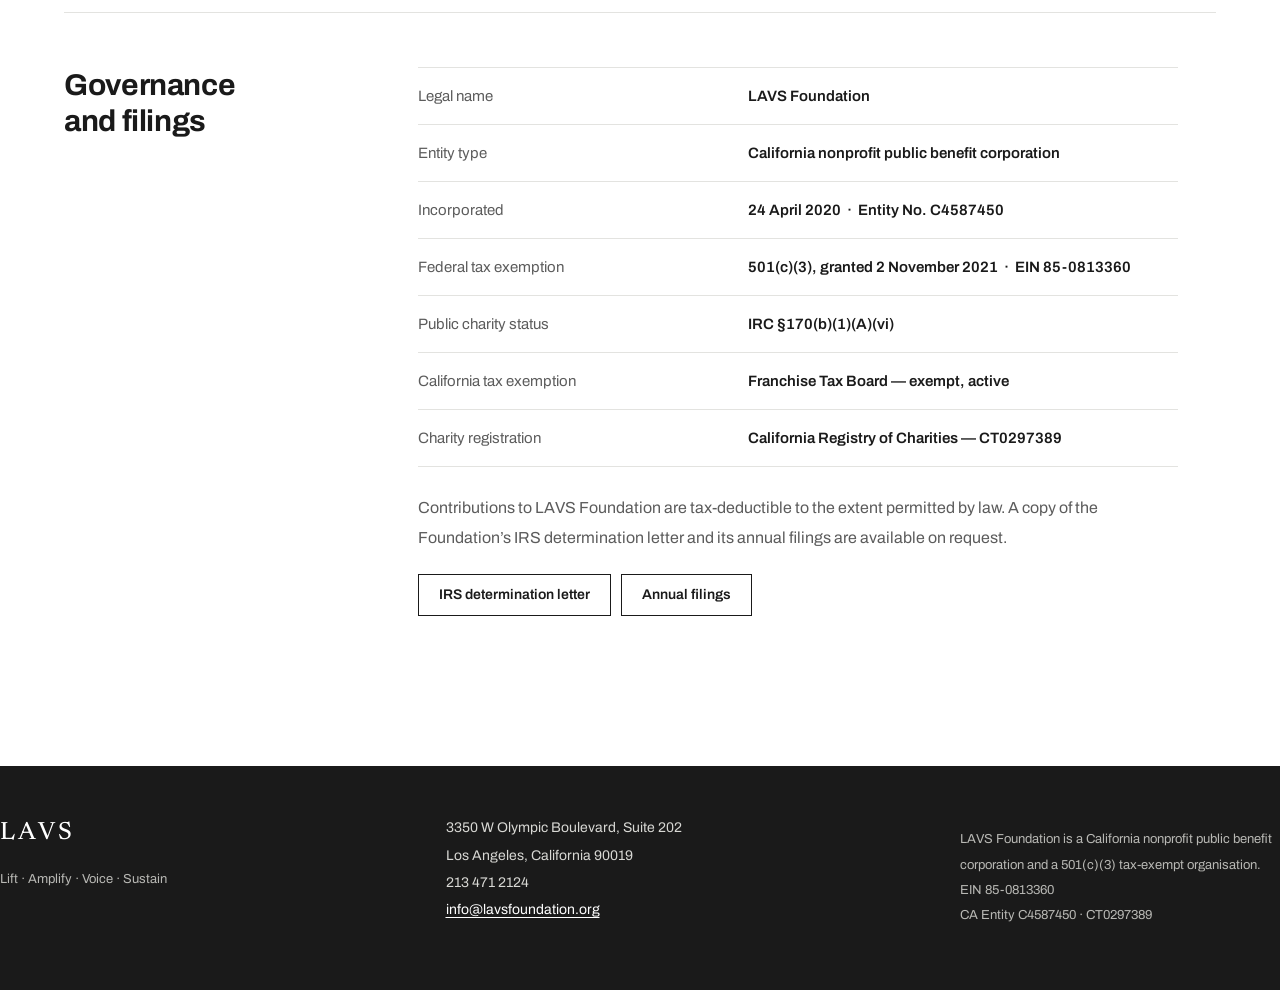
==== commit 96f76388: "Correct board portraits: Bae, Lee, Hernandez-Jones Co-Authored-By: Claude Opus 5 <noreply@anthropic." ====
--- a/about.html
+++ b/about.html
@@ -104,7 +104,10 @@
         </article>
 
         <article class="person">
-          <div class="person__photo"><span>[ Photo ]</span></div>
+          <div class="person__photo"><img src="images/board-owen-240.jpg"
+               srcset="images/board-owen-240.jpg 240w, images/board-owen-480.jpg 480w"
+               sizes="118px" width="240" height="300" loading="lazy"
+               alt="Owen Hojoon Lee"></div>
           <div>
             <h3 class="person__name">Owen Hojoon Lee</h3>
             <p class="person__role">Secretary</p>
@@ -122,7 +125,10 @@
         </article>
 
         <article class="person">
-          <div class="person__photo"><span>[ Photo ]</span></div>
+          <div class="person__photo"><img src="images/board-felix-240.jpg"
+               srcset="images/board-felix-240.jpg 240w, images/board-felix-480.jpg 480w"
+               sizes="118px" width="240" height="300" loading="lazy"
+               alt="Felix Hernandez-Jones"></div>
           <div>
             <h3 class="person__name">Felix Hernandez-Jones</h3>
             <p class="person__role">Director</p>
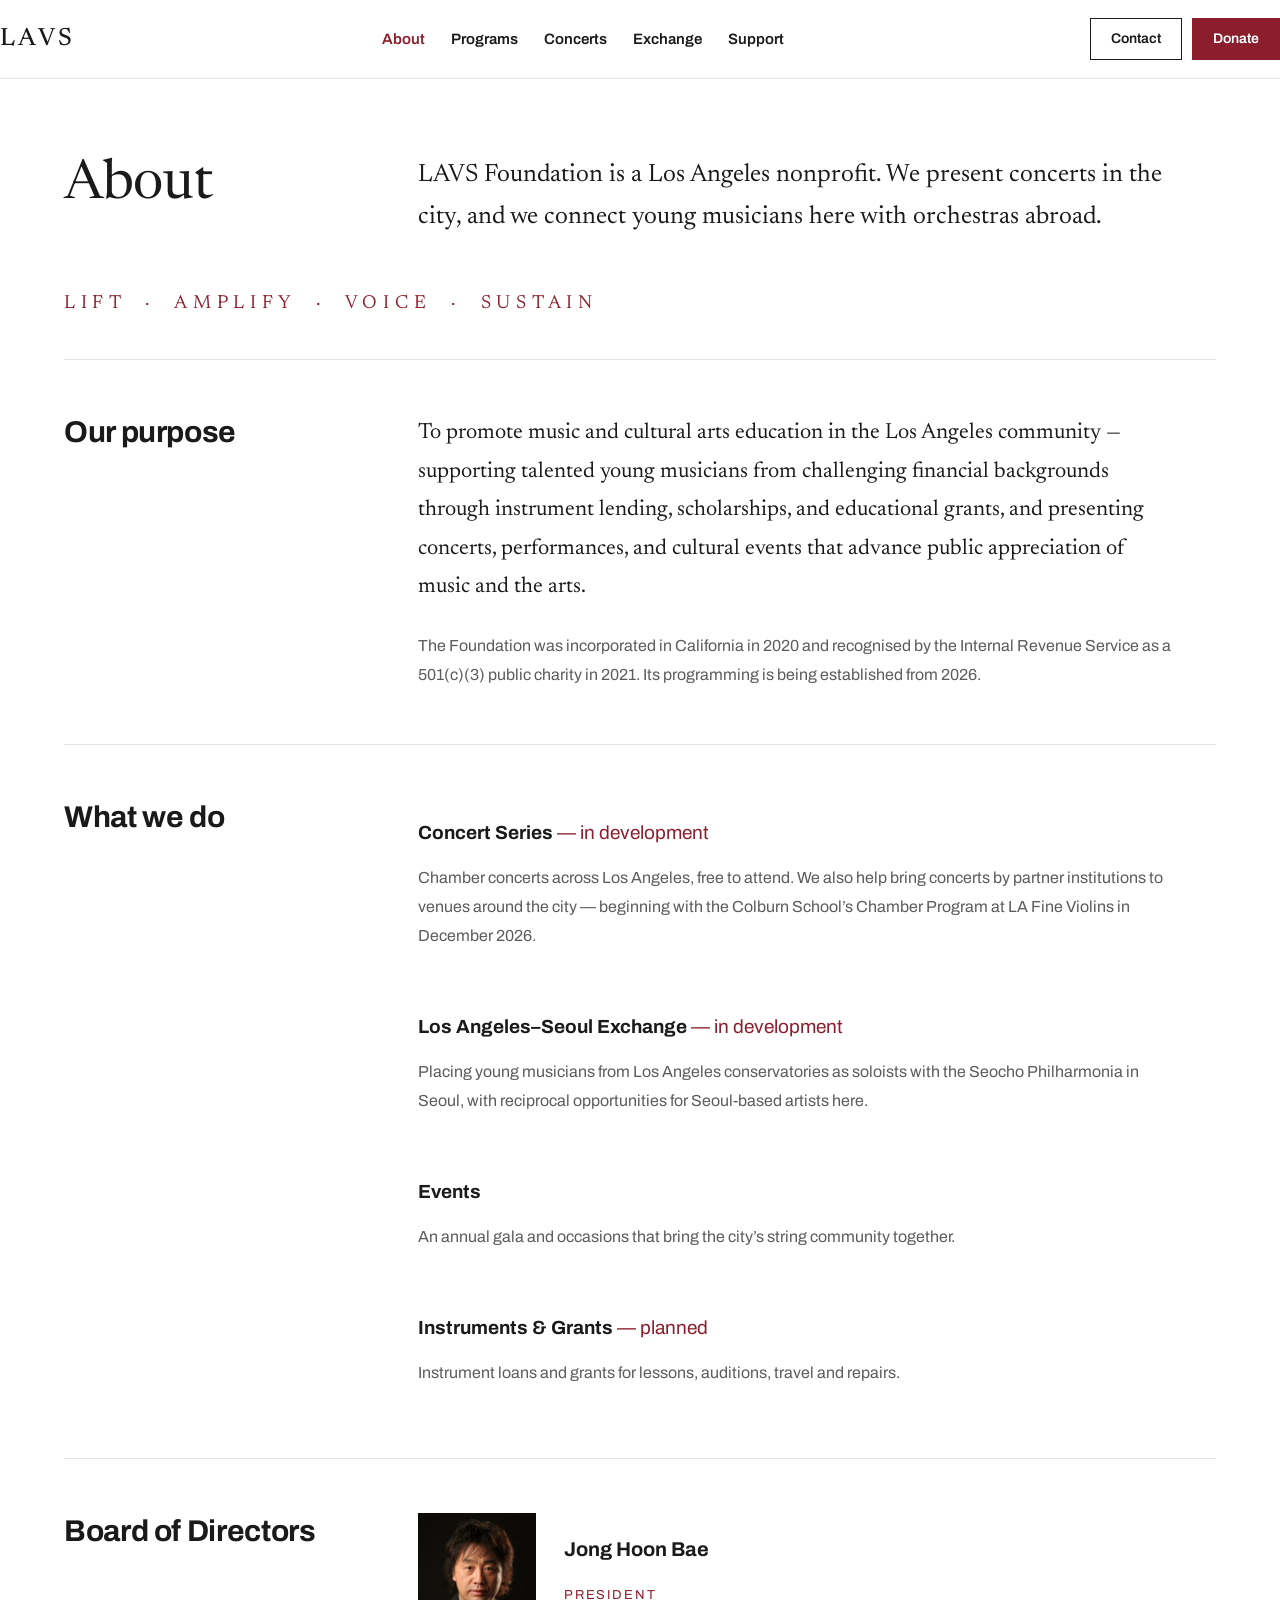
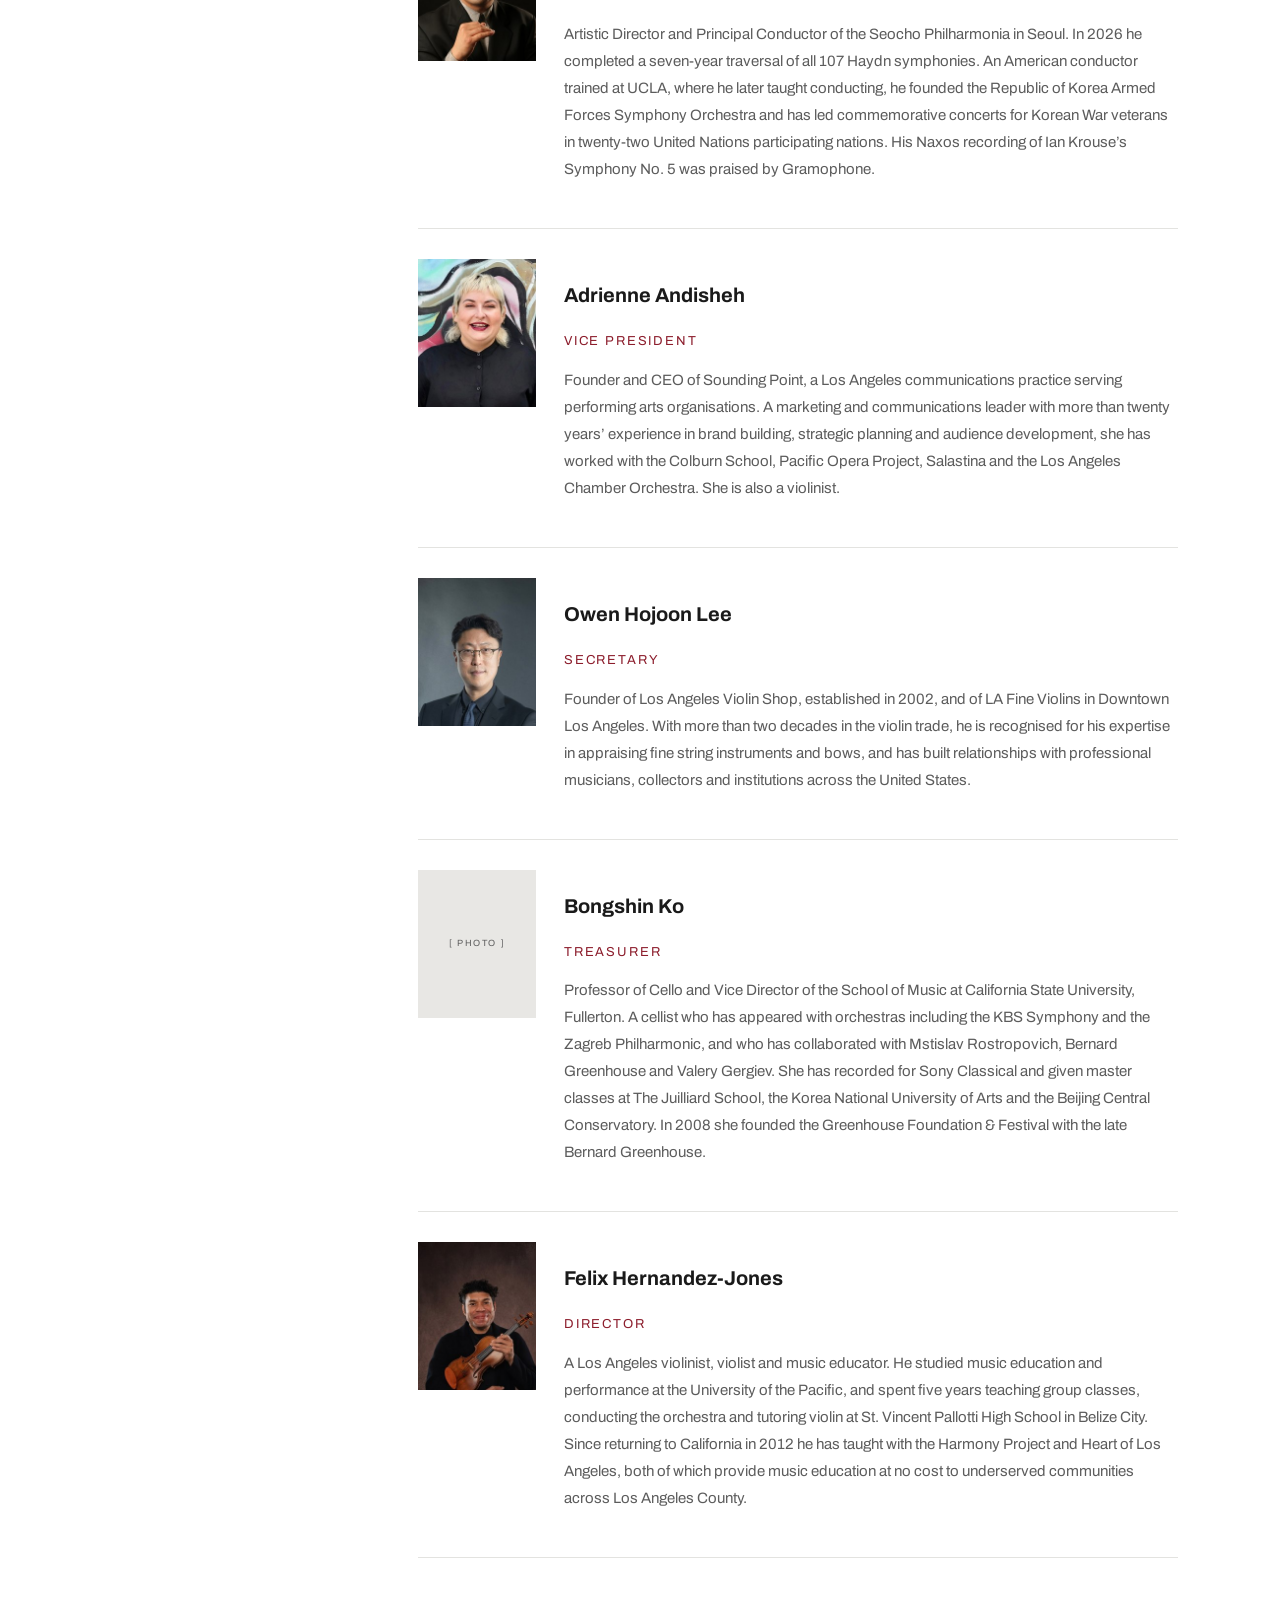
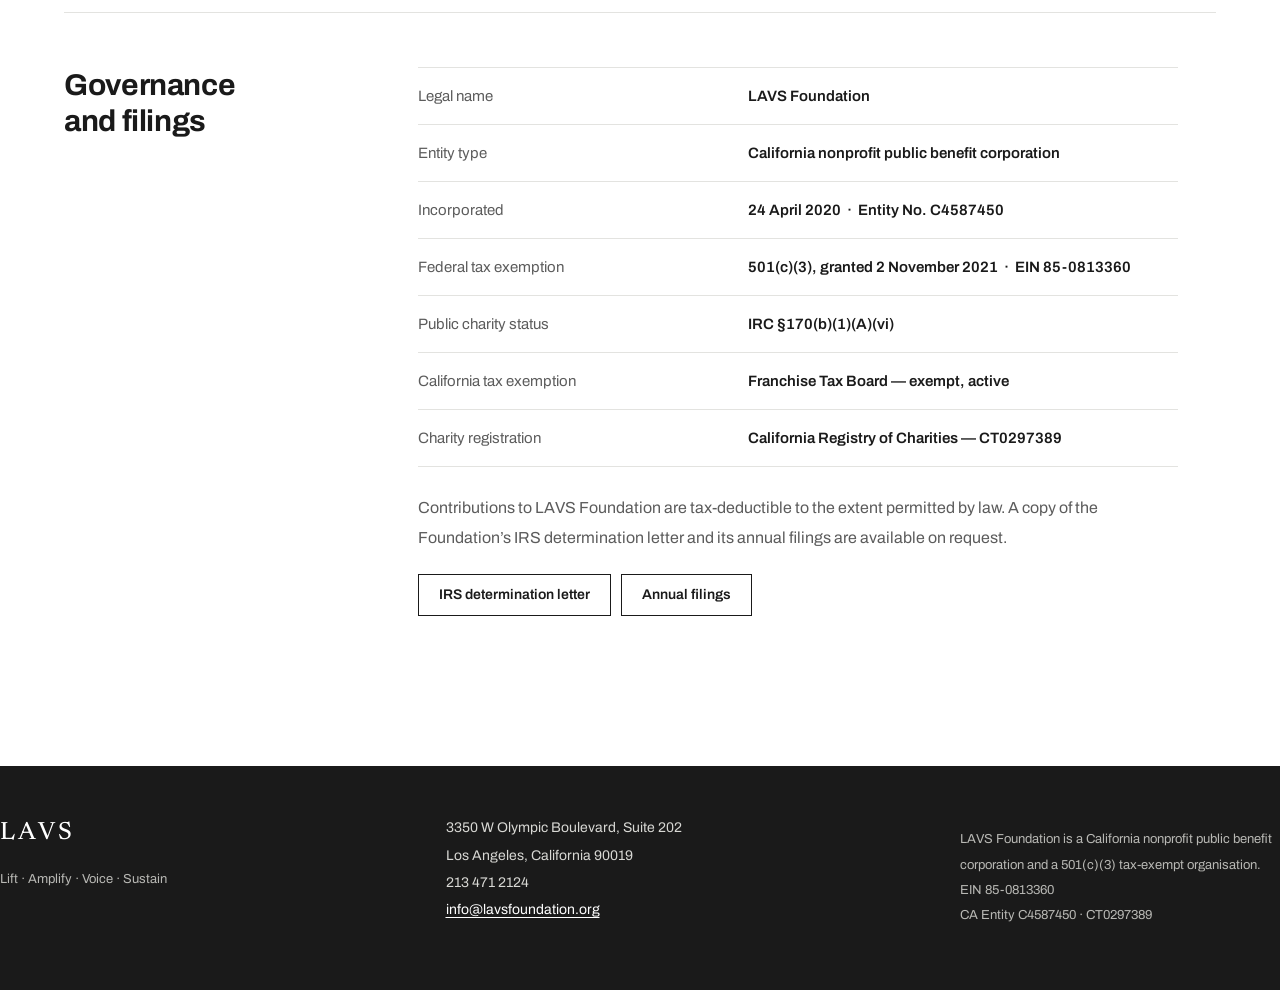
==== commit a2dd8b5c: "Add Adrienne Andisheh portrait; use the violin portrait for Felix Co-Authored-By: Claude Opus 5 <nor" ====
--- a/about.html
+++ b/about.html
@@ -83,8 +83,8 @@
       <div class="split__body">
 
         <article class="person">
-          <div class="person__photo"><img src="images/board-bae-240.jpg"
-               srcset="images/board-bae-240.jpg 240w, images/board-bae-480.jpg 480w"
+          <div class="person__photo"><img src="images/board-bae-240-v2.jpg"
+               srcset="images/board-bae-240-v2.jpg 240w, images/board-bae-480-v2.jpg 480w"
                sizes="118px" width="240" height="300" loading="lazy"
                alt="Jong Hoon Bae"></div>
           <div>
@@ -95,7 +95,10 @@
         </article>
 
         <article class="person">
-          <div class="person__photo"><span>[ Photo ]</span></div>
+          <div class="person__photo"><img src="images/board-adrienne-240.jpg"
+               srcset="images/board-adrienne-240.jpg 240w, images/board-adrienne-480.jpg 480w"
+               sizes="118px" width="240" height="300" loading="lazy"
+               alt="Adrienne Andisheh"></div>
           <div>
             <h3 class="person__name">Adrienne Andisheh</h3>
             <p class="person__role">Vice President</p>
@@ -104,8 +107,8 @@
         </article>
 
         <article class="person">
-          <div class="person__photo"><img src="images/board-owen-240.jpg"
-               srcset="images/board-owen-240.jpg 240w, images/board-owen-480.jpg 480w"
+          <div class="person__photo"><img src="images/board-owen-240-v2.jpg"
+               srcset="images/board-owen-240-v2.jpg 240w, images/board-owen-480-v2.jpg 480w"
                sizes="118px" width="240" height="300" loading="lazy"
                alt="Owen Hojoon Lee"></div>
           <div>
@@ -125,8 +128,8 @@
         </article>
 
         <article class="person">
-          <div class="person__photo"><img src="images/board-felix-240.jpg"
-               srcset="images/board-felix-240.jpg 240w, images/board-felix-480.jpg 480w"
+          <div class="person__photo"><img src="images/board-felix-violin-240.jpg"
+               srcset="images/board-felix-violin-240.jpg 240w, images/board-felix-violin-480.jpg 480w"
                sizes="118px" width="240" height="300" loading="lazy"
                alt="Felix Hernandez-Jones"></div>
           <div>
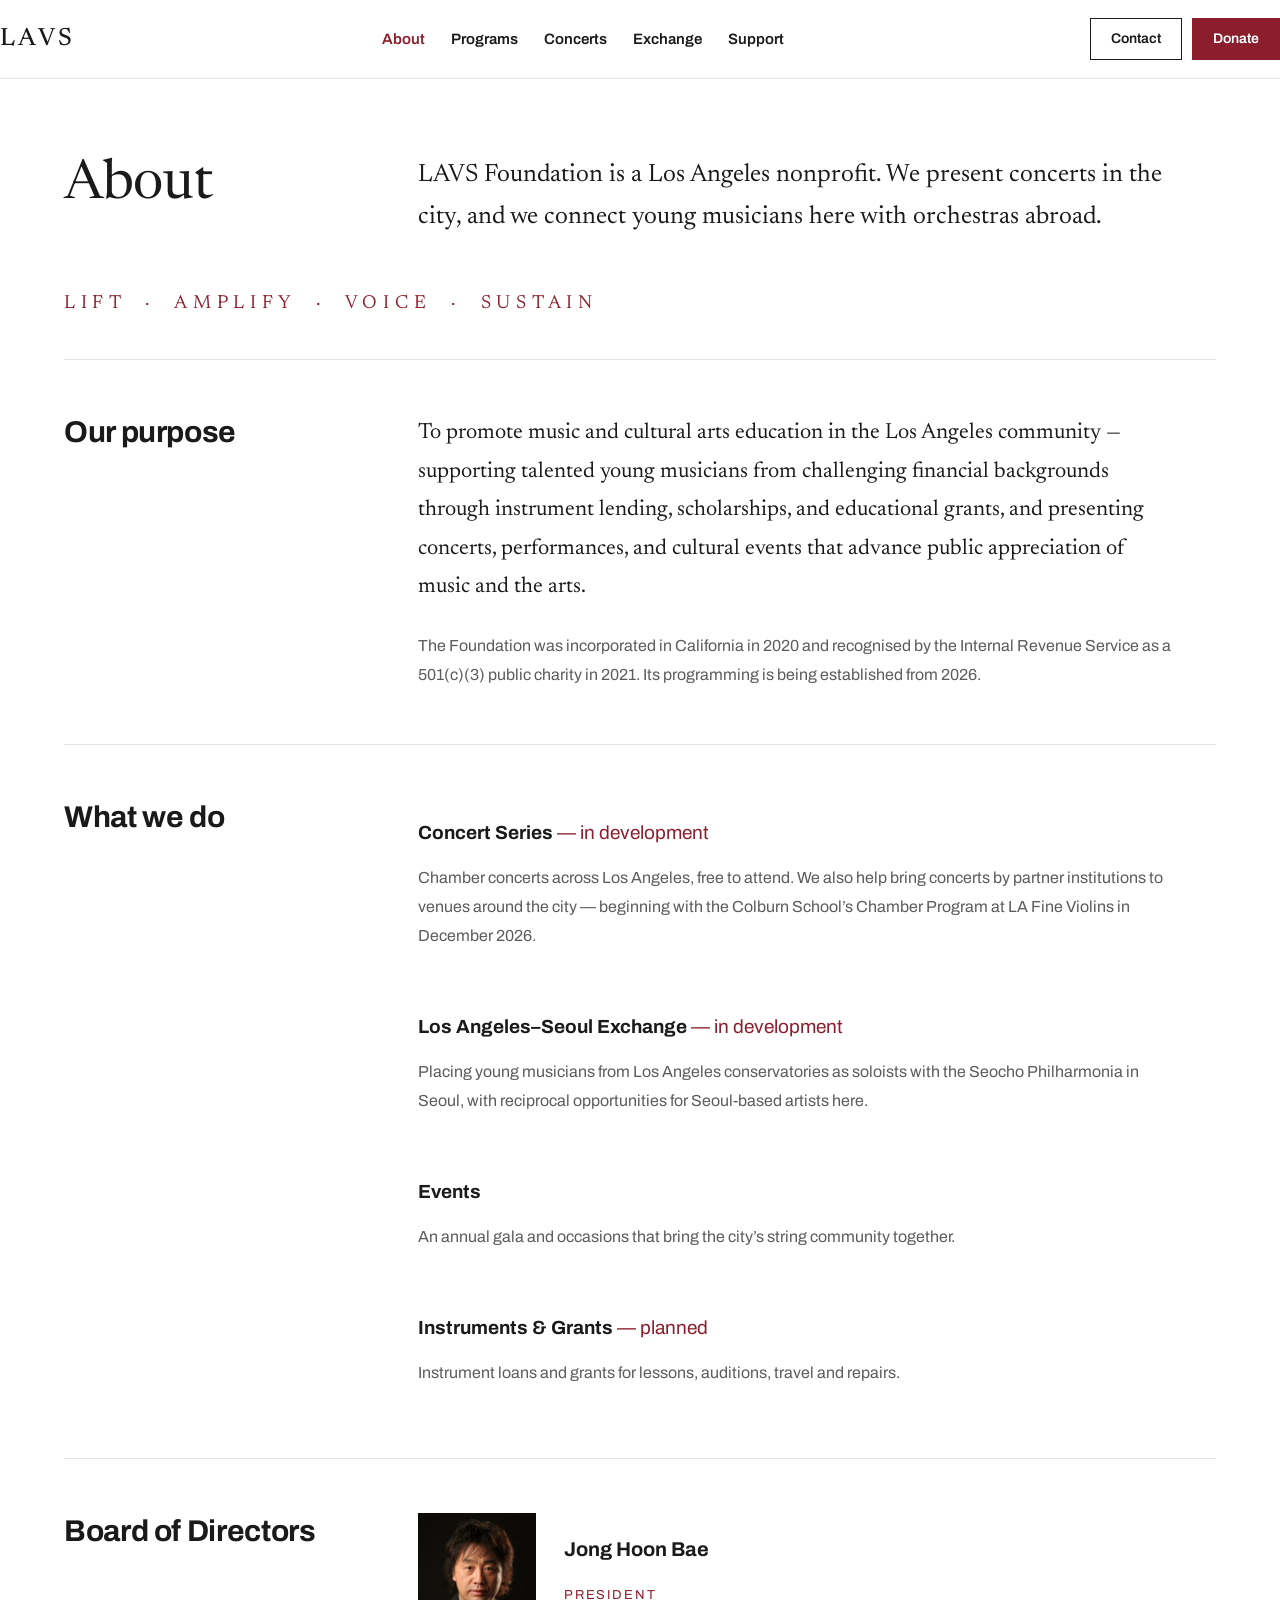
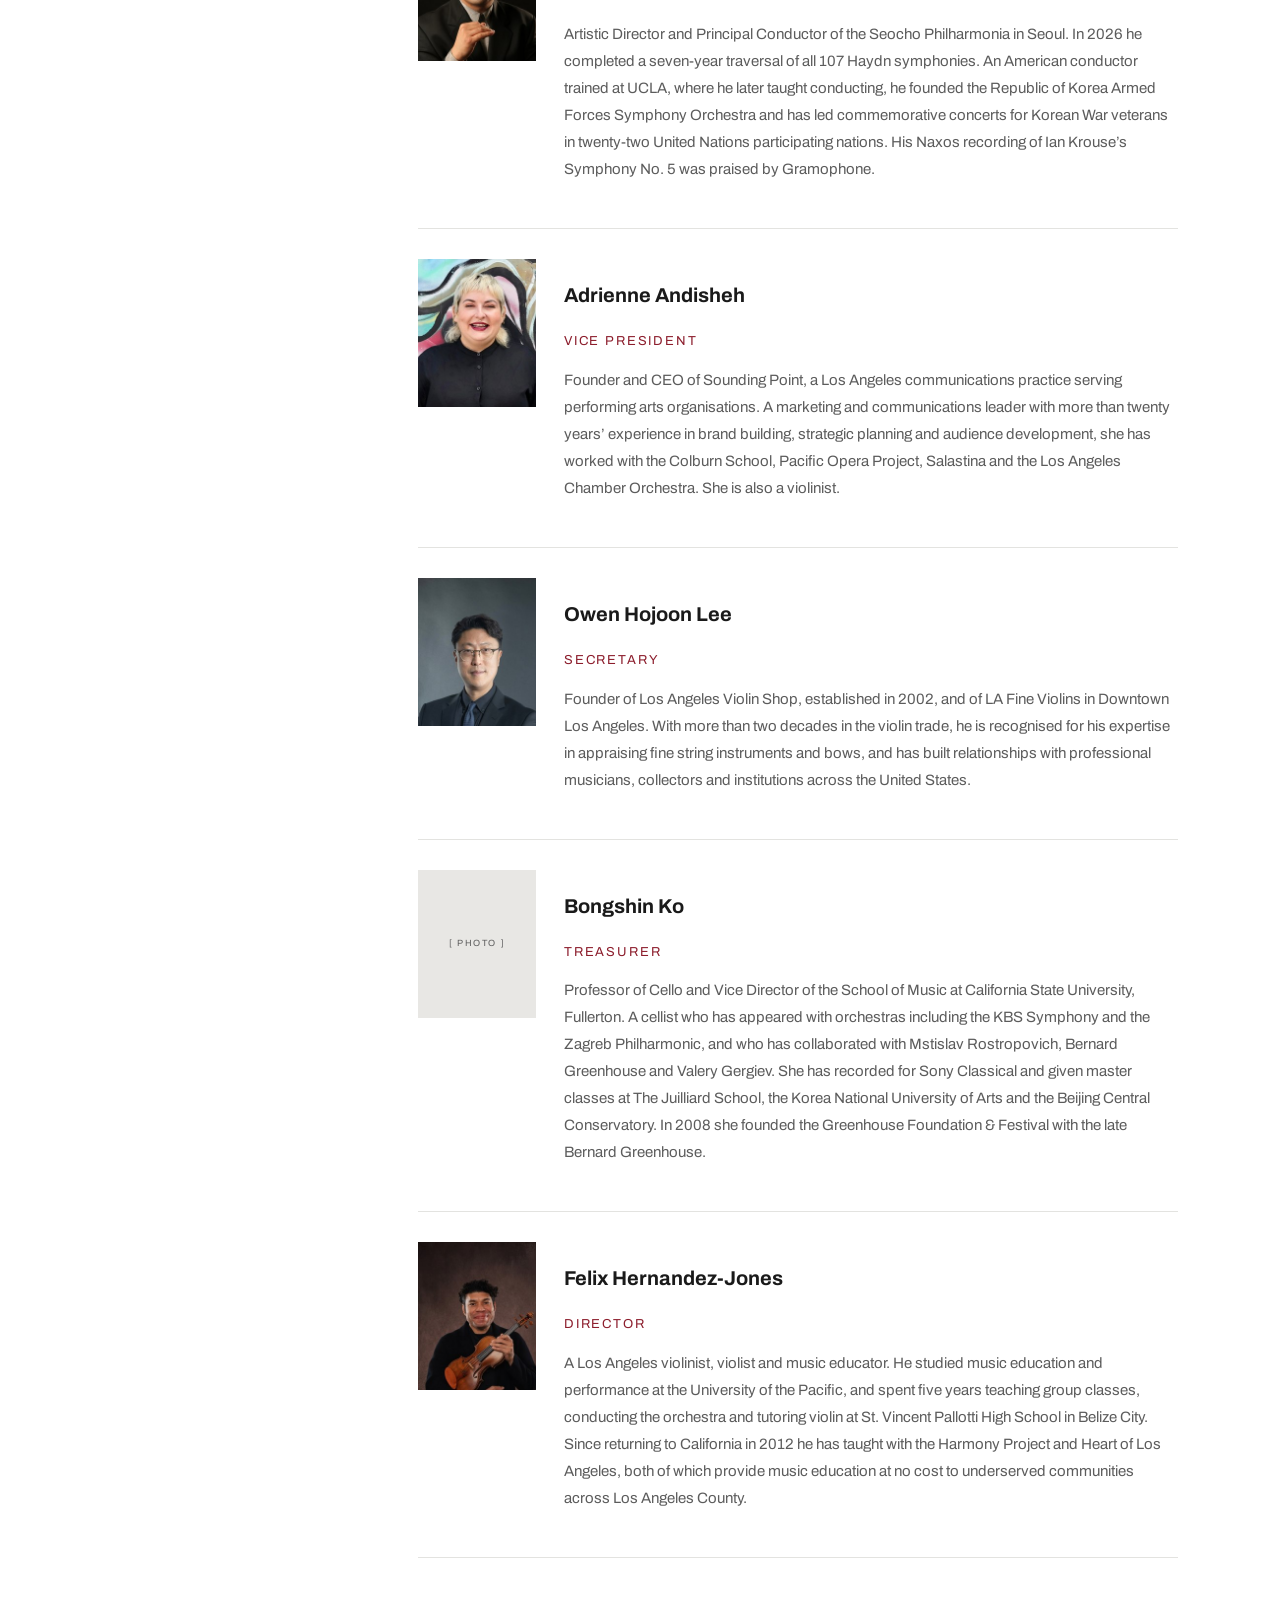
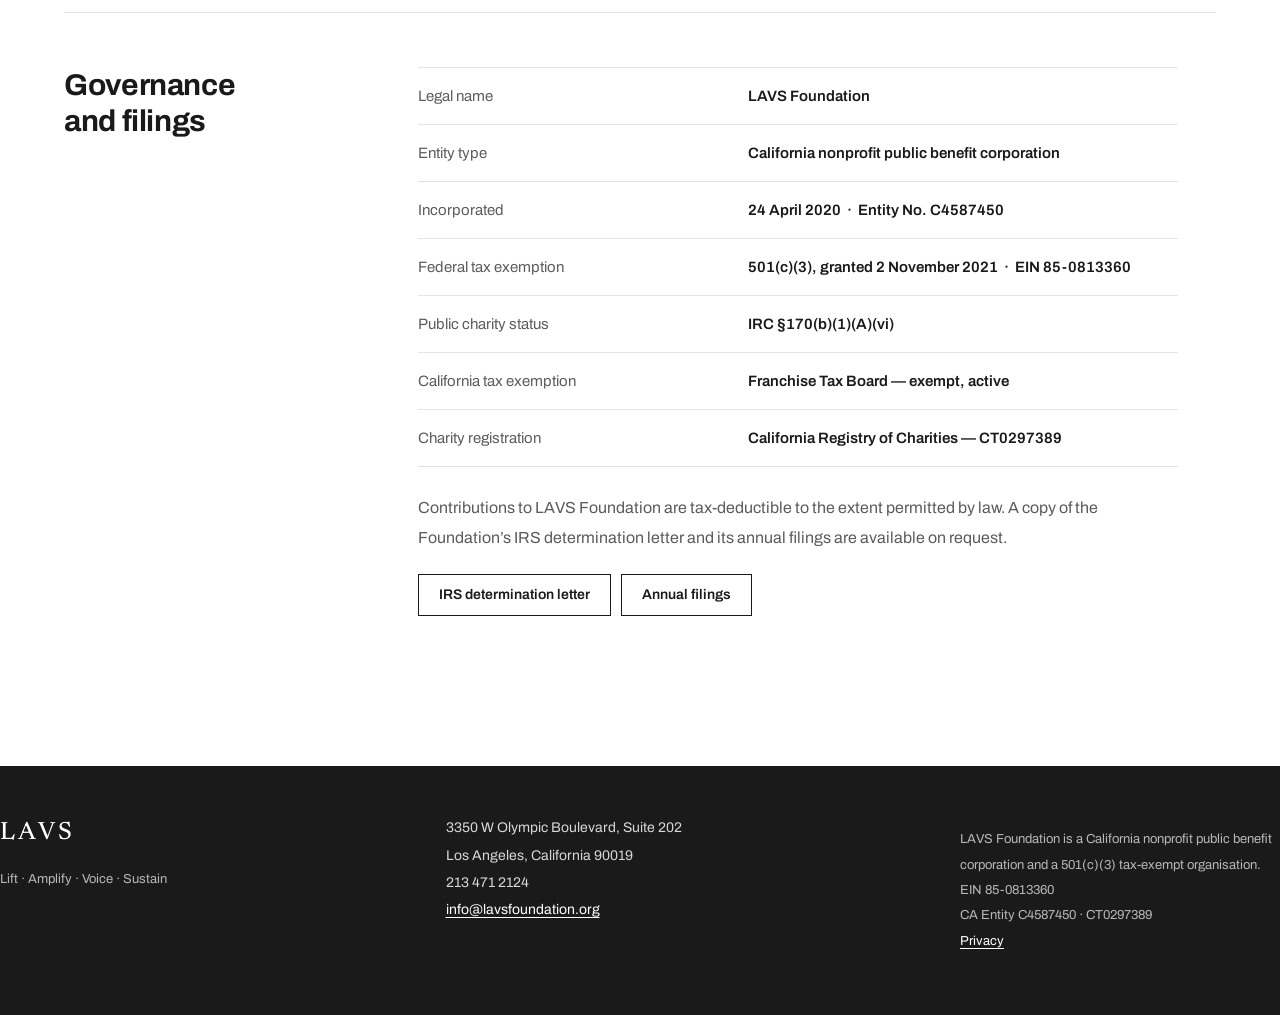
==== commit 6b804609: "Add privacy policy page and footer link Co-Authored-By: Claude Opus 5.5 <noreply@anthropic.com> Clau" ====
--- a/about.html
+++ b/about.html
@@ -1,6 +1,14 @@
 <!doctype html>
 <html lang="en">
 <head>
+<!-- Google tag (gtag.js) -->
+<script async src="https://www.googletagmanager.com/gtag/js?id=G-RJKLTSGVB6"></script>
+<script>
+  window.dataLayer = window.dataLayer || [];
+  function gtag(){dataLayer.push(arguments);}
+  gtag('js', new Date());
+  gtag('config', 'G-RJKLTSGVB6');
+</script>
 <meta charset="utf-8">
 <meta name="viewport" content="width=device-width, initial-scale=1">
 <title>About — LAVS Foundation</title>
@@ -180,7 +188,8 @@
     <p class="foot__legal">
       LAVS Foundation is a California nonprofit public benefit corporation and a 501(c)(3) tax-exempt organisation.<br>
       EIN 85-0813360<br>
-      CA Entity C4587450 &middot; CT0297389
+      CA Entity C4587450 &middot; CT0297389<br>
+      <a href="privacy.html">Privacy</a>
     </p>
   </div>
 </footer>
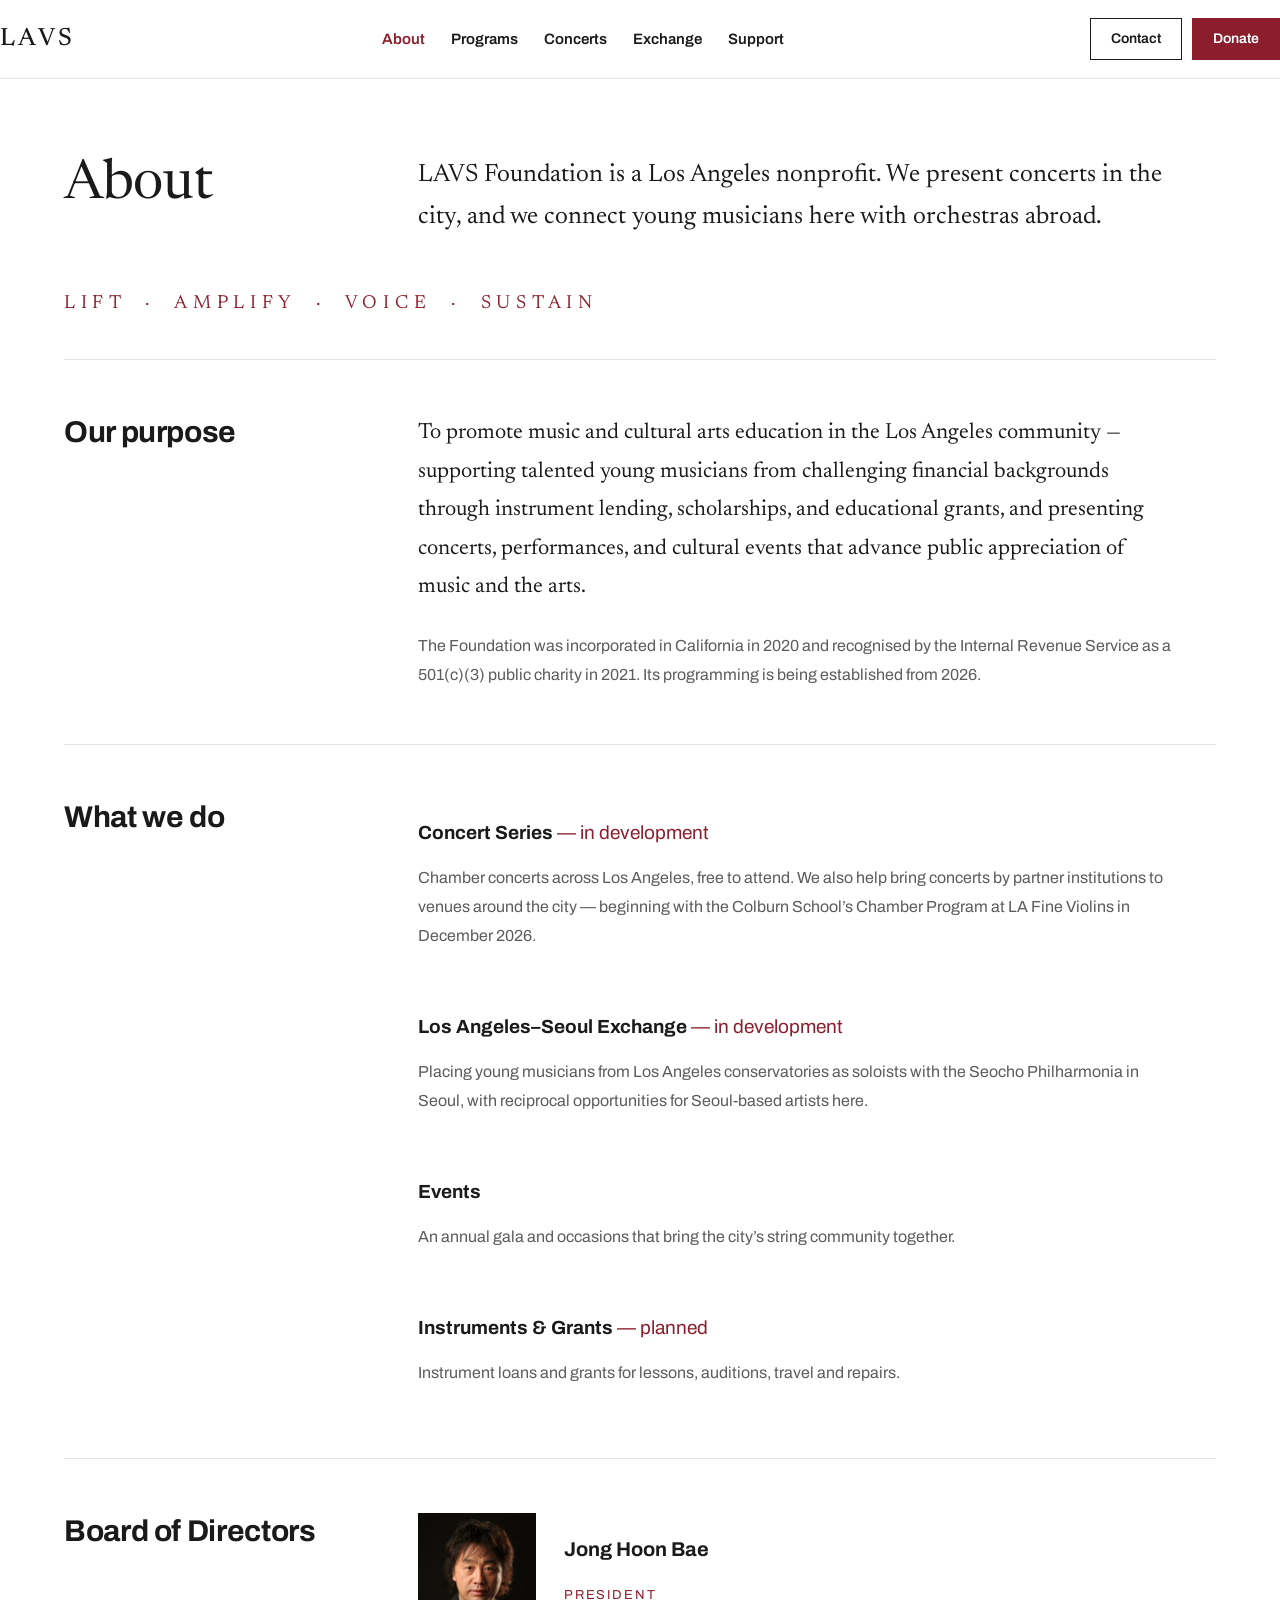
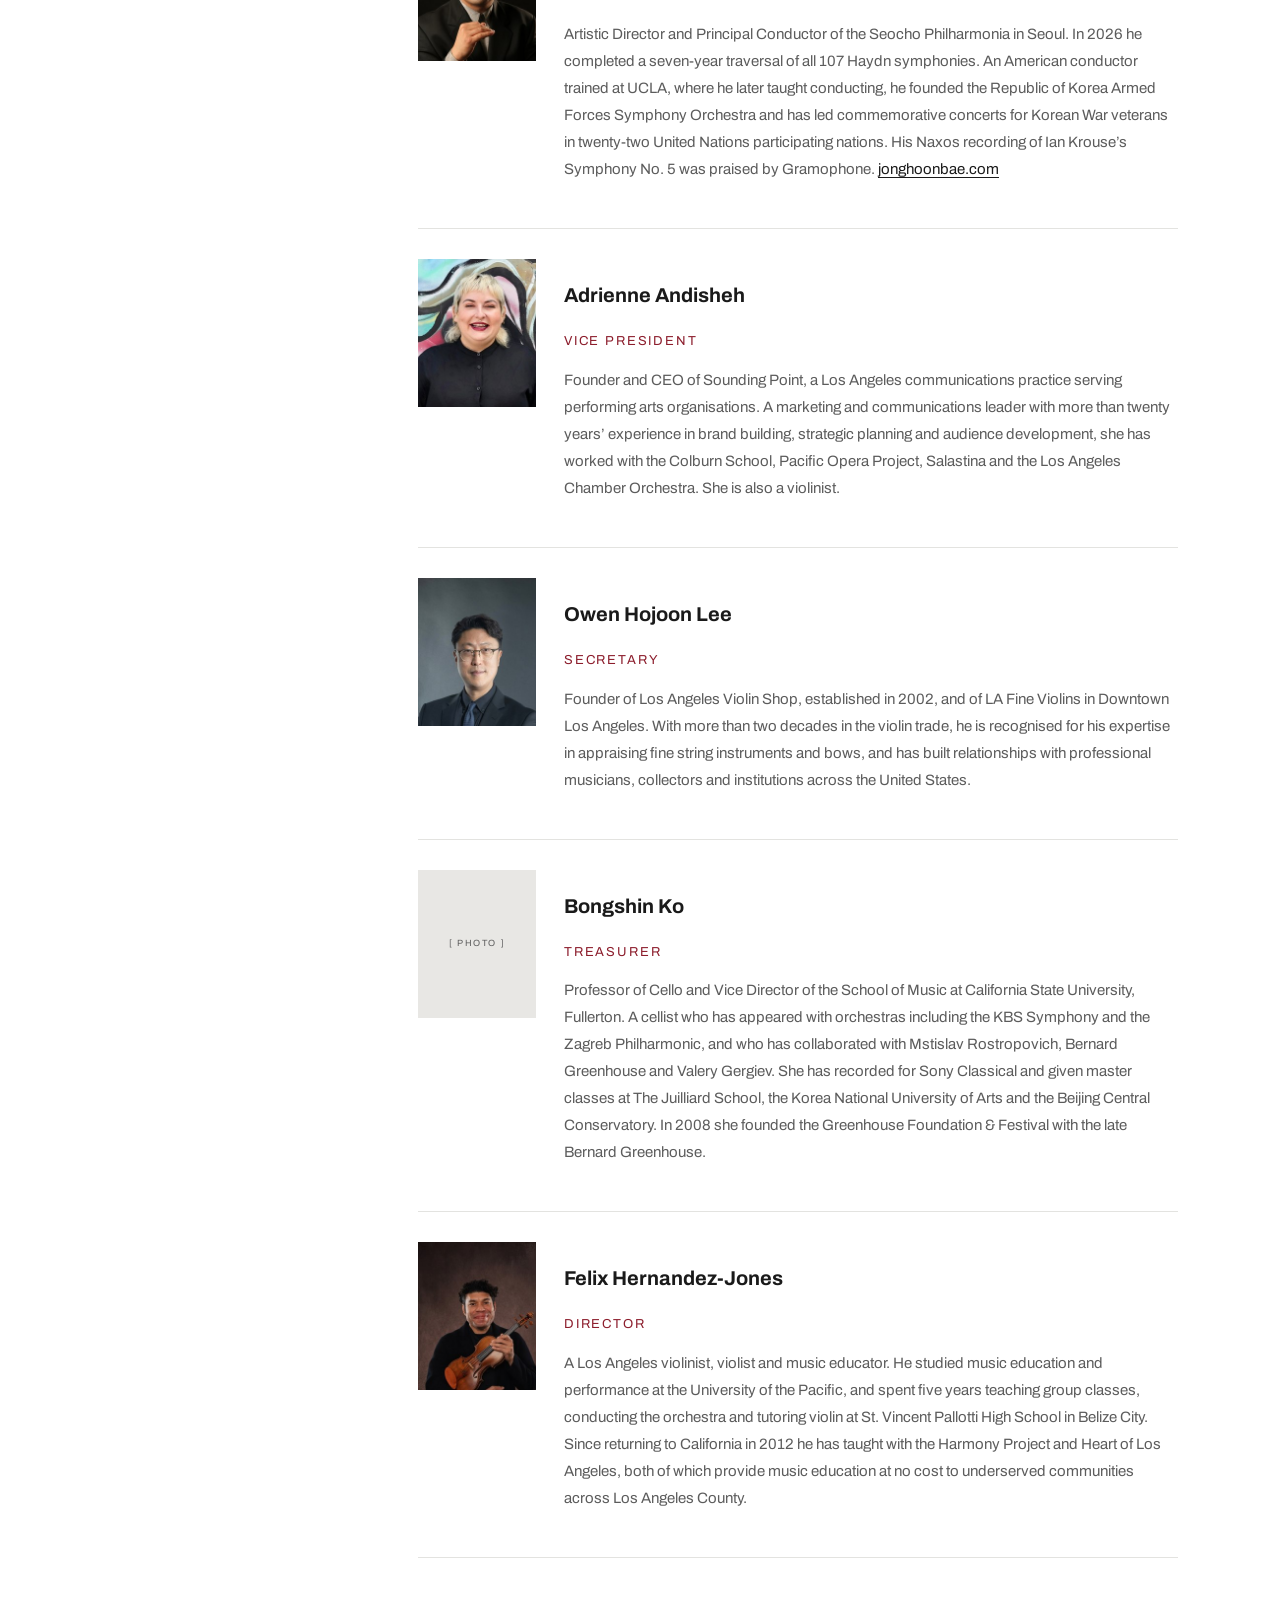
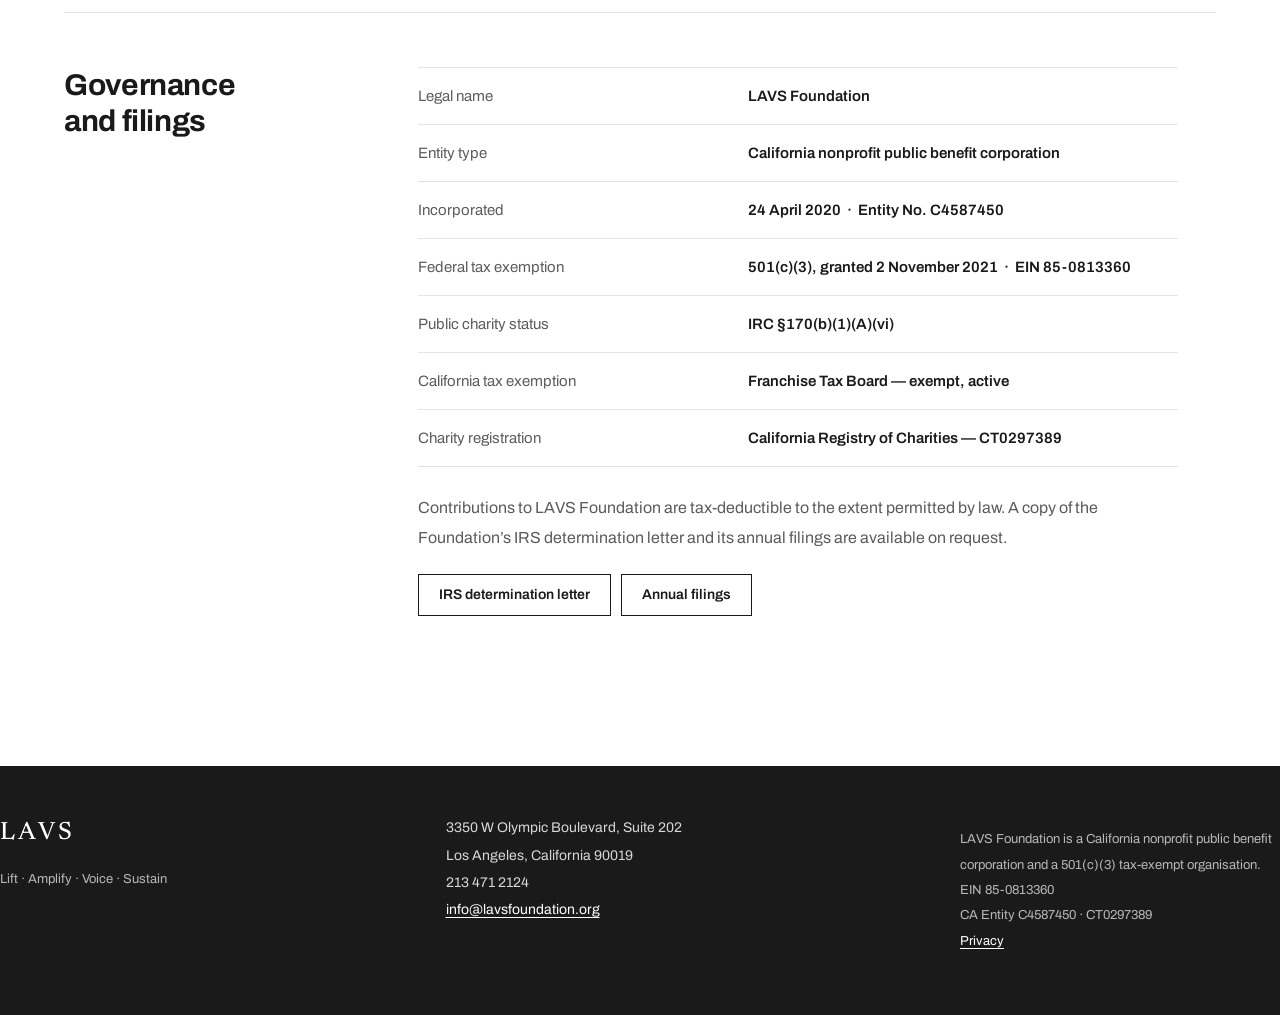
==== commit bd8aafb8: "Link President bio to jonghoonbae.com Co-Authored-By: Claude Fable 5.1 <noreply@anthropic.com> Claud" ====
--- a/about.html
+++ b/about.html
@@ -98,7 +98,7 @@
           <div>
             <h3 class="person__name">Jong Hoon Bae</h3>
             <p class="person__role">President</p>
-            <p class="person__bio">Artistic Director and Principal Conductor of the Seocho Philharmonia in Seoul. In 2026 he completed a seven-year traversal of all 107 Haydn symphonies. An American conductor trained at UCLA, where he later taught conducting, he founded the Republic of Korea Armed Forces Symphony Orchestra and has led commemorative concerts for Korean War veterans in twenty-two United Nations participating nations. His Naxos recording of Ian Krouse&rsquo;s Symphony No.&nbsp;5 was praised by Gramophone.</p>
+            <p class="person__bio">Artistic Director and Principal Conductor of the Seocho Philharmonia in Seoul. In 2026 he completed a seven-year traversal of all 107 Haydn symphonies. An American conductor trained at UCLA, where he later taught conducting, he founded the Republic of Korea Armed Forces Symphony Orchestra and has led commemorative concerts for Korean War veterans in twenty-two United Nations participating nations. His Naxos recording of Ian Krouse&rsquo;s Symphony No.&nbsp;5 was praised by Gramophone. <a href="https://jonghoonbae.com/" target="_blank" rel="noopener" style="text-decoration:underline;text-underline-offset:3px">jonghoonbae.com</a></p>
           </div>
         </article>
 
